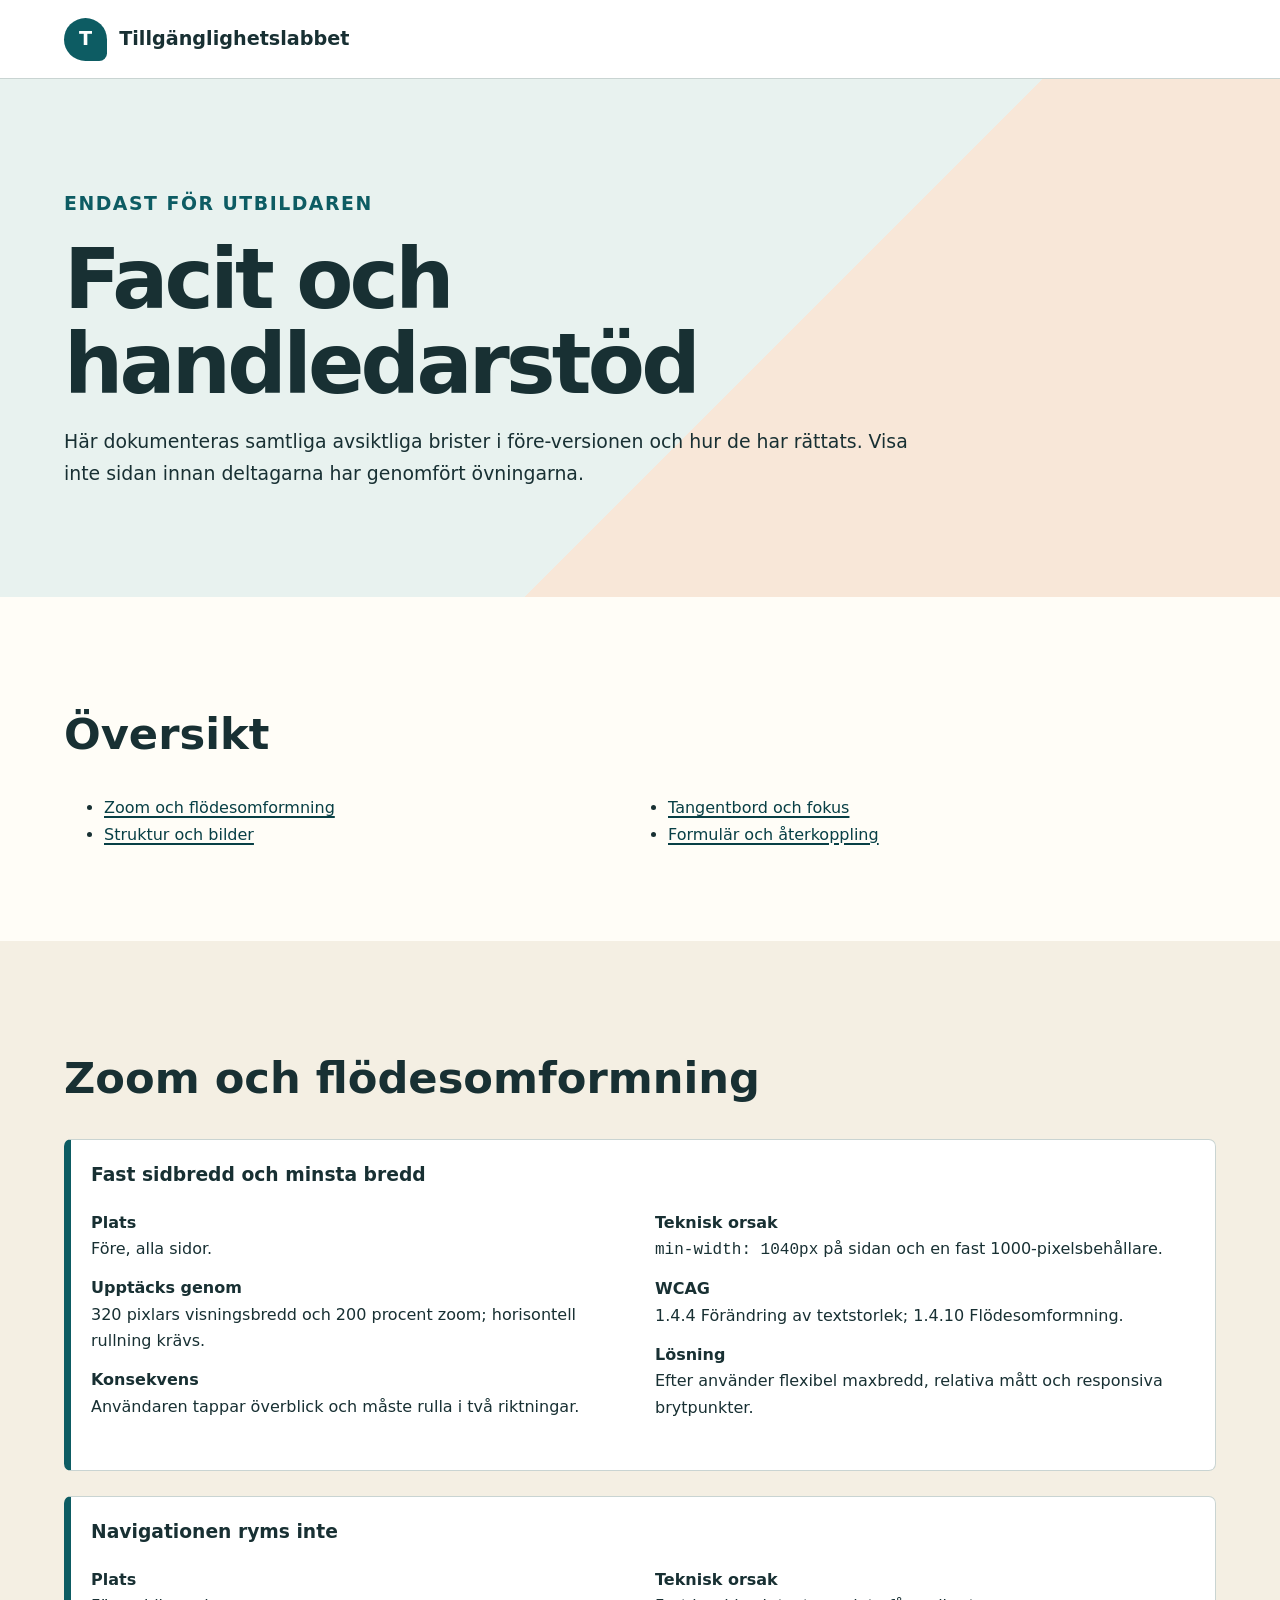
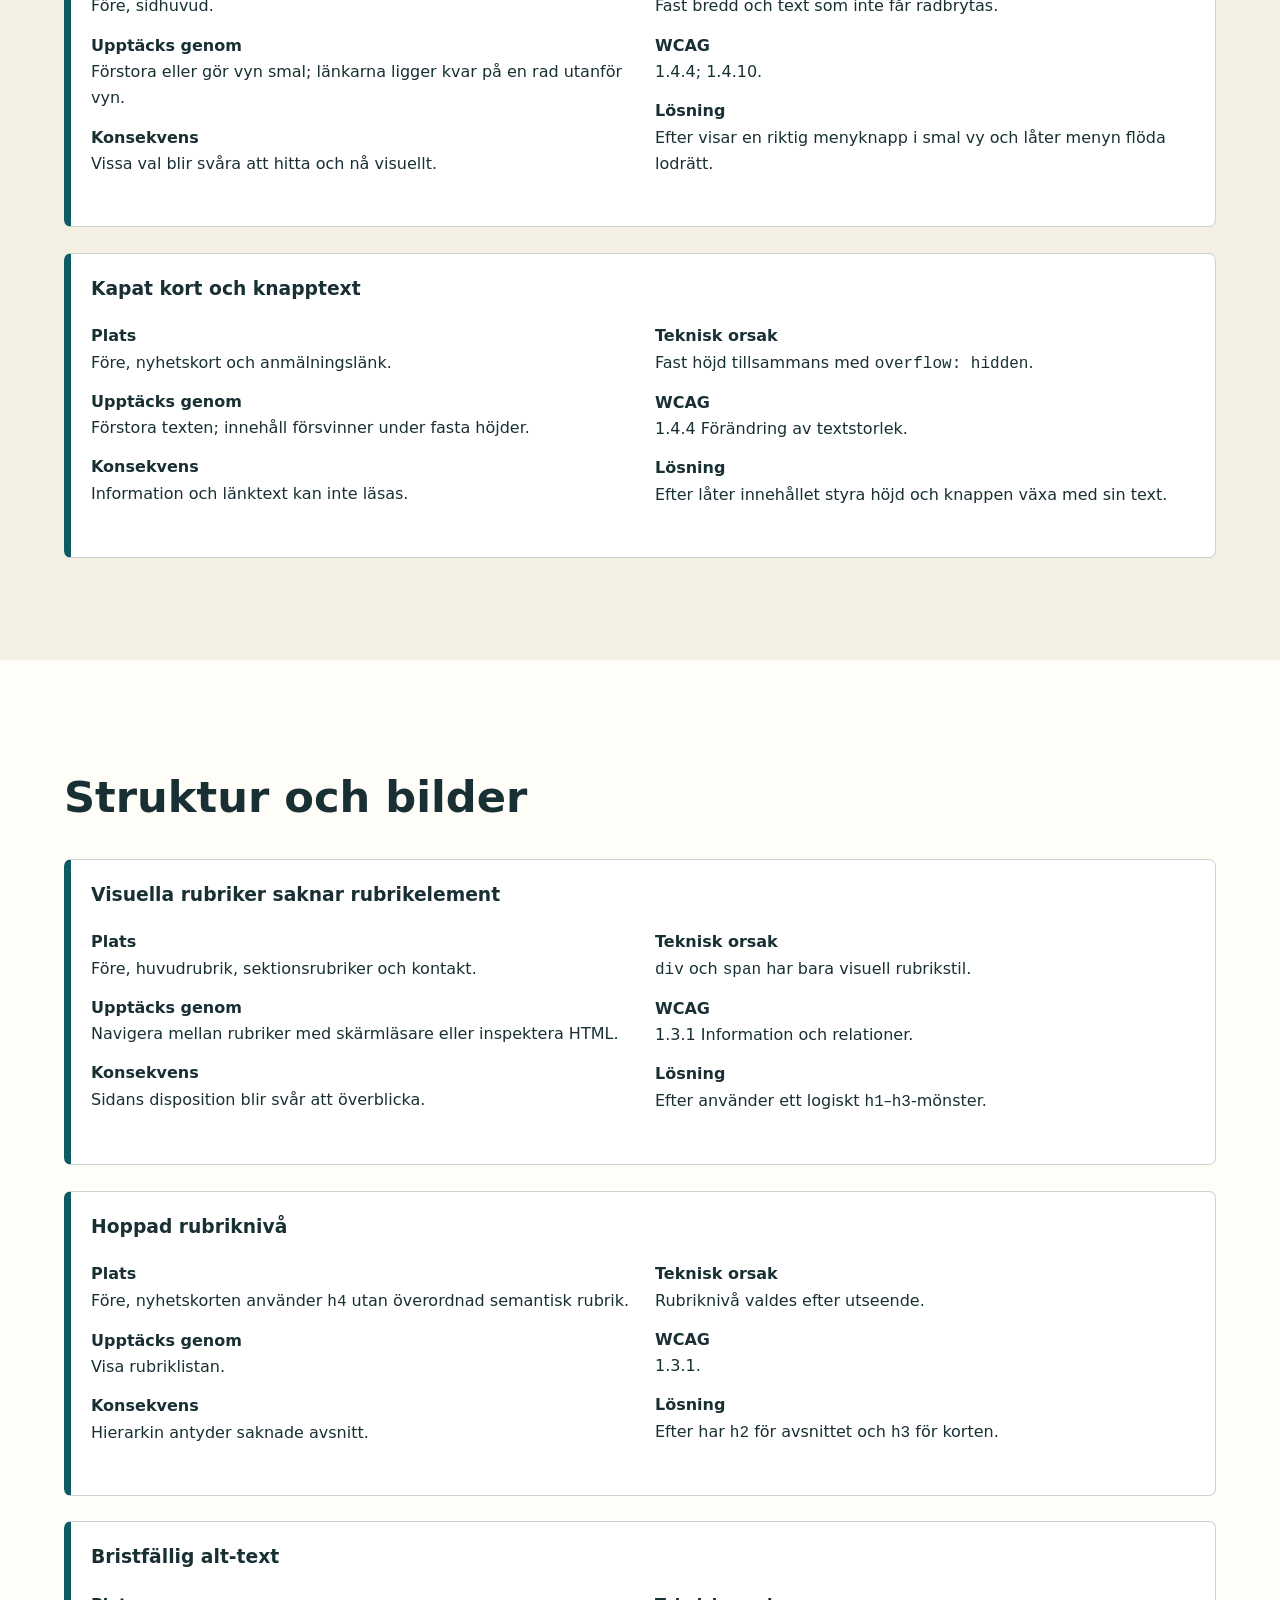
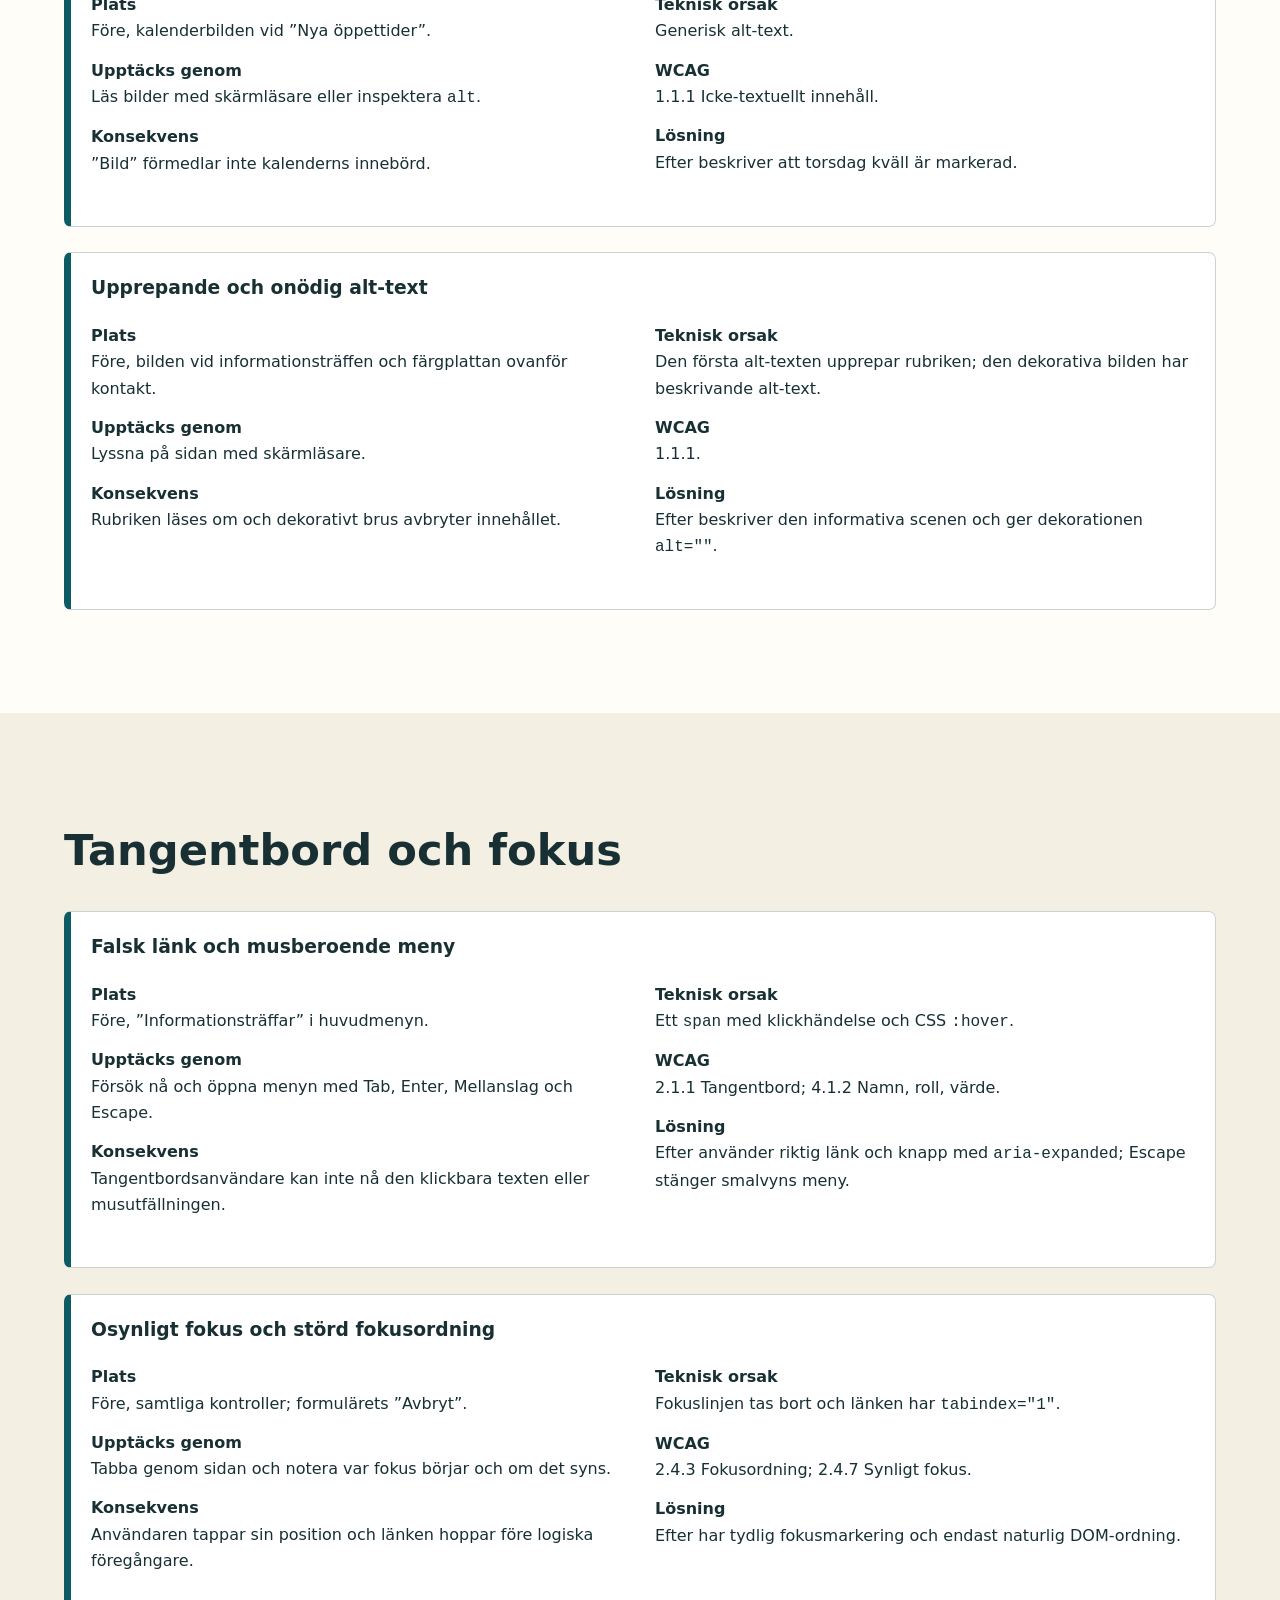
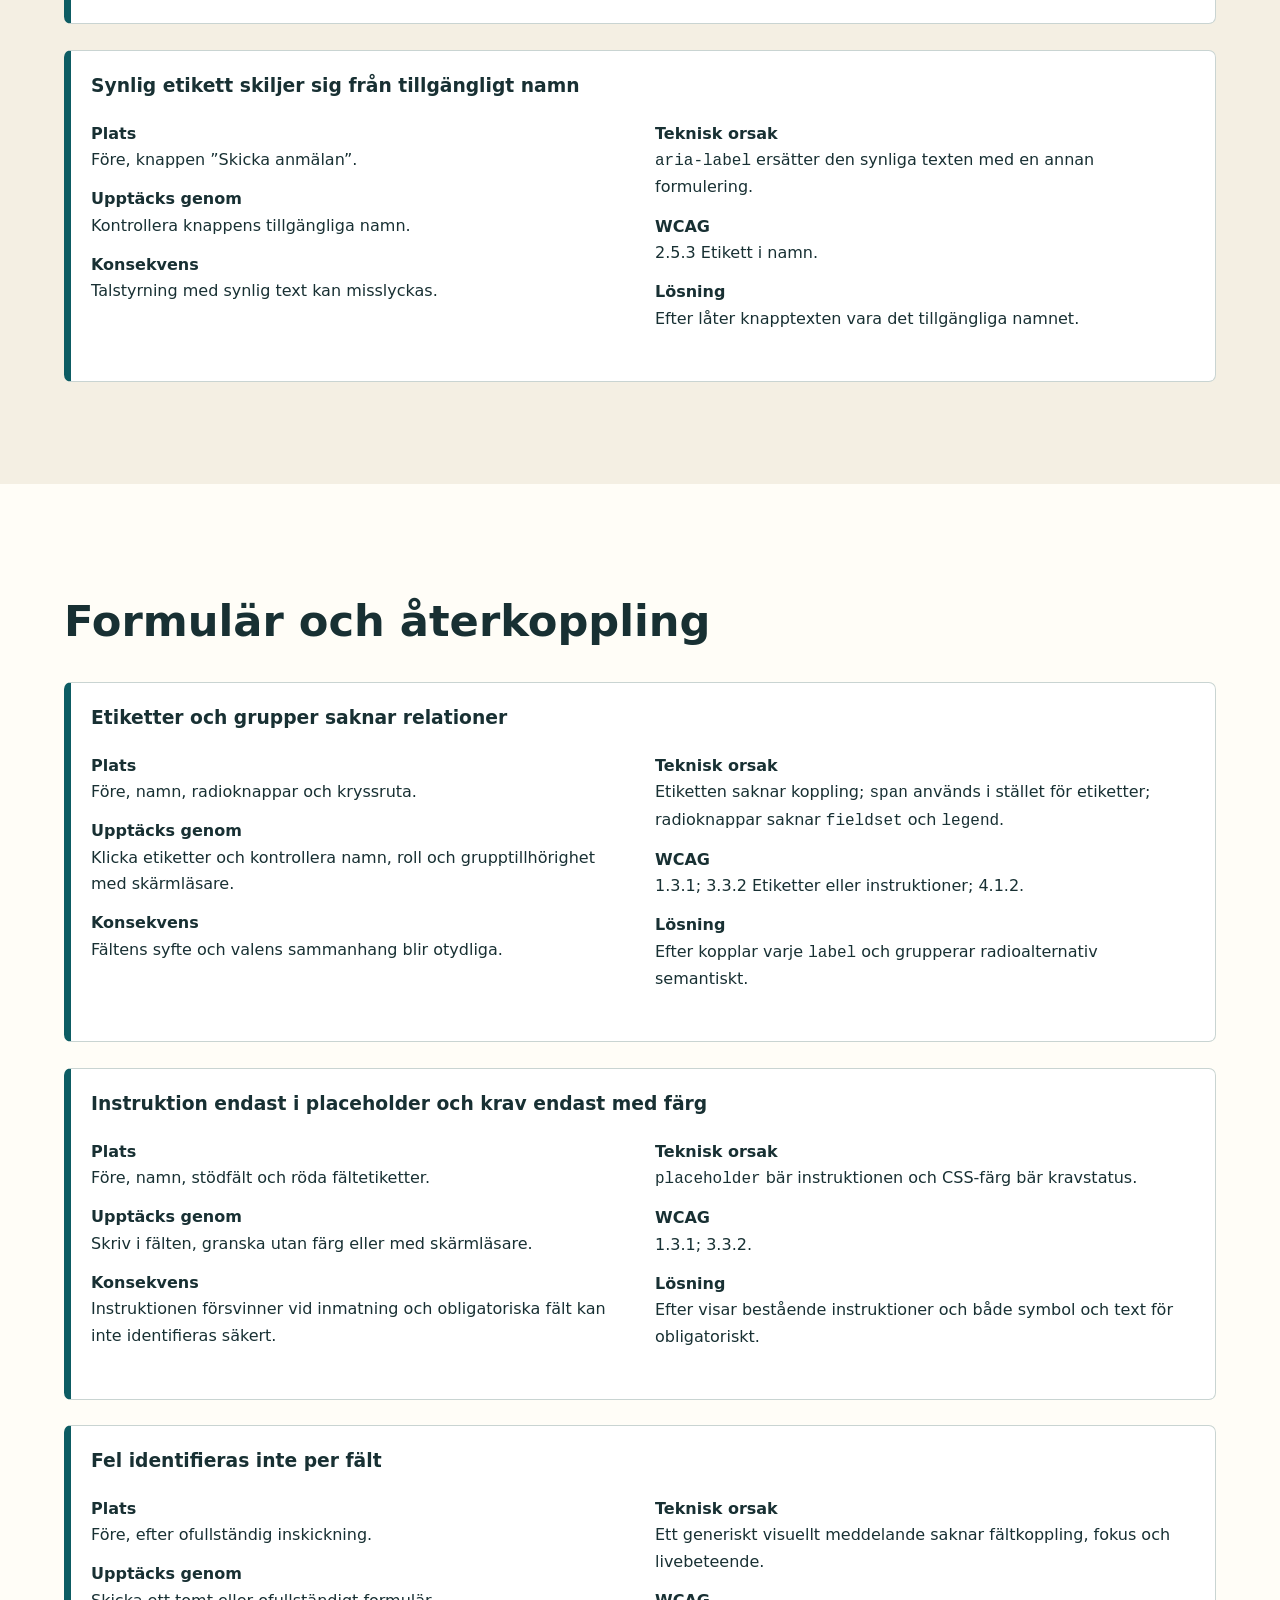
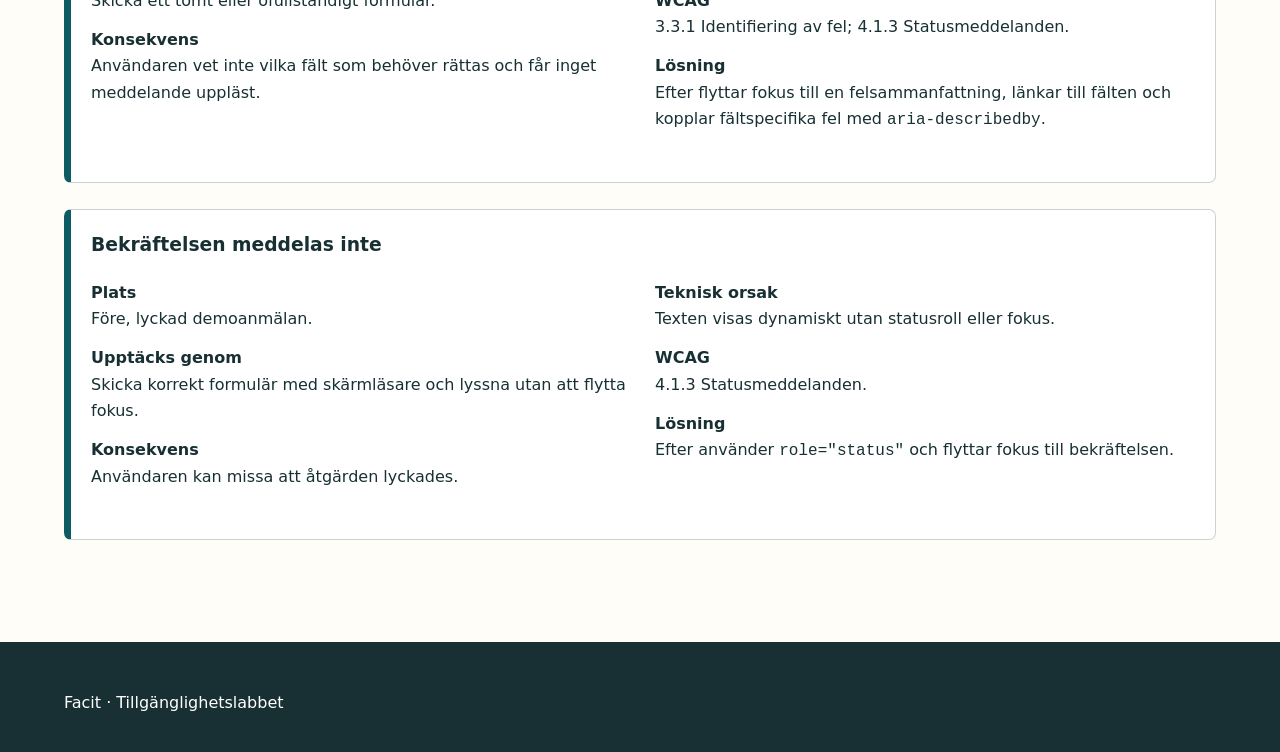
==== facit.html @ 0c892e16 "Build static accessibility training site" ====
<!doctype html><html lang="sv"><head><meta charset="utf-8"><meta name="viewport" content="width=device-width,initial-scale=1"><meta name="robots" content="noindex, nofollow"><title>Facit för utbildaren – Tillgänglighetslabbet</title><link rel="stylesheet" href="assets/styles.css"><style>.answer{margin:1rem 0 1.6rem;padding:1.25rem;border:1px solid var(--line);border-left:.45rem solid var(--teal);border-radius:.45rem;background:#fff}.answer h3{margin-top:0}.facts{display:grid;grid-template-columns:repeat(2,minmax(0,1fr));gap:.5rem 1.5rem}.facts dt{font-weight:800}.facts dd{margin:0 0 .8rem}.toc ul{columns:2}@media(max-width:42rem){.facts{grid-template-columns:1fr}.toc ul{columns:1}}</style></head><body><a class="skip" href="#main">Hoppa till huvudinnehållet</a><header class="site-header"><div class="wrap"><a class="brand" href="index.html"><span class="brand-mark" aria-hidden="true">T</span><span>Tillgänglighetslabbet</span></a></div></header><main id="main"><section class="hero"><div class="wrap"><p class="eyebrow">Endast för utbildaren</p><h1>Facit och handledarstöd</h1><p>Här dokumenteras samtliga avsiktliga brister i före-versionen och hur de har rättats. Visa inte sidan innan deltagarna har genomfört övningarna.</p></div></section><section class="section"><div class="wrap toc"><h2>Översikt</h2><ul><li><a href="#reflow">Zoom och flödesomformning</a></li><li><a href="#structure">Struktur och bilder</a></li><li><a href="#keyboard">Tangentbord och fokus</a></li><li><a href="#forms">Formulär och återkoppling</a></li></ul></div></section><section class="section alt" id="reflow"><div class="wrap"><h2>Zoom och flödesomformning</h2>
<article class="answer"><h3>Fast sidbredd och minsta bredd</h3><dl class="facts"><div><dt>Plats</dt><dd>Före, alla sidor.</dd><dt>Upptäcks genom</dt><dd>320 pixlars visningsbredd och 200 procent zoom; horisontell rullning krävs.</dd><dt>Konsekvens</dt><dd>Användaren tappar överblick och måste rulla i två riktningar.</dd></div><div><dt>Teknisk orsak</dt><dd><code>min-width: 1040px</code> på sidan och en fast 1000-pixelsbehållare.</dd><dt>WCAG</dt><dd>1.4.4 Förändring av textstorlek; 1.4.10 Flödesomformning.</dd><dt>Lösning</dt><dd>Efter använder flexibel maxbredd, relativa mått och responsiva brytpunkter.</dd></div></dl></article>
<article class="answer"><h3>Navigationen ryms inte</h3><dl class="facts"><div><dt>Plats</dt><dd>Före, sidhuvud.</dd><dt>Upptäcks genom</dt><dd>Förstora eller gör vyn smal; länkarna ligger kvar på en rad utanför vyn.</dd><dt>Konsekvens</dt><dd>Vissa val blir svåra att hitta och nå visuellt.</dd></div><div><dt>Teknisk orsak</dt><dd>Fast bredd och text som inte får radbrytas.</dd><dt>WCAG</dt><dd>1.4.4; 1.4.10.</dd><dt>Lösning</dt><dd>Efter visar en riktig menyknapp i smal vy och låter menyn flöda lodrätt.</dd></div></dl></article>
<article class="answer"><h3>Kapat kort och knapptext</h3><dl class="facts"><div><dt>Plats</dt><dd>Före, nyhetskort och anmälningslänk.</dd><dt>Upptäcks genom</dt><dd>Förstora texten; innehåll försvinner under fasta höjder.</dd><dt>Konsekvens</dt><dd>Information och länktext kan inte läsas.</dd></div><div><dt>Teknisk orsak</dt><dd>Fast höjd tillsammans med <code>overflow: hidden</code>.</dd><dt>WCAG</dt><dd>1.4.4 Förändring av textstorlek.</dd><dt>Lösning</dt><dd>Efter låter innehållet styra höjd och knappen växa med sin text.</dd></div></dl></article></div></section>
<section class="section" id="structure"><div class="wrap"><h2>Struktur och bilder</h2>
<article class="answer"><h3>Visuella rubriker saknar rubrikelement</h3><dl class="facts"><div><dt>Plats</dt><dd>Före, huvudrubrik, sektionsrubriker och kontakt.</dd><dt>Upptäcks genom</dt><dd>Navigera mellan rubriker med skärmläsare eller inspektera HTML.</dd><dt>Konsekvens</dt><dd>Sidans disposition blir svår att överblicka.</dd></div><div><dt>Teknisk orsak</dt><dd><code>div</code> och <code>span</code> har bara visuell rubrikstil.</dd><dt>WCAG</dt><dd>1.3.1 Information och relationer.</dd><dt>Lösning</dt><dd>Efter använder ett logiskt <code>h1</code>–<code>h3</code>-mönster.</dd></div></dl></article>
<article class="answer"><h3>Hoppad rubriknivå</h3><dl class="facts"><div><dt>Plats</dt><dd>Före, nyhetskorten använder <code>h4</code> utan överordnad semantisk rubrik.</dd><dt>Upptäcks genom</dt><dd>Visa rubriklistan.</dd><dt>Konsekvens</dt><dd>Hierarkin antyder saknade avsnitt.</dd></div><div><dt>Teknisk orsak</dt><dd>Rubriknivå valdes efter utseende.</dd><dt>WCAG</dt><dd>1.3.1.</dd><dt>Lösning</dt><dd>Efter har <code>h2</code> för avsnittet och <code>h3</code> för korten.</dd></div></dl></article>
<article class="answer"><h3>Bristfällig alt-text</h3><dl class="facts"><div><dt>Plats</dt><dd>Före, kalenderbilden vid ”Nya öppettider”.</dd><dt>Upptäcks genom</dt><dd>Läs bilder med skärmläsare eller inspektera <code>alt</code>.</dd><dt>Konsekvens</dt><dd>”Bild” förmedlar inte kalenderns innebörd.</dd></div><div><dt>Teknisk orsak</dt><dd>Generisk alt-text.</dd><dt>WCAG</dt><dd>1.1.1 Icke-textuellt innehåll.</dd><dt>Lösning</dt><dd>Efter beskriver att torsdag kväll är markerad.</dd></div></dl></article>
<article class="answer"><h3>Upprepande och onödig alt-text</h3><dl class="facts"><div><dt>Plats</dt><dd>Före, bilden vid informationsträffen och färgplattan ovanför kontakt.</dd><dt>Upptäcks genom</dt><dd>Lyssna på sidan med skärmläsare.</dd><dt>Konsekvens</dt><dd>Rubriken läses om och dekorativt brus avbryter innehållet.</dd></div><div><dt>Teknisk orsak</dt><dd>Den första alt-texten upprepar rubriken; den dekorativa bilden har beskrivande alt-text.</dd><dt>WCAG</dt><dd>1.1.1.</dd><dt>Lösning</dt><dd>Efter beskriver den informativa scenen och ger dekorationen <code>alt=""</code>.</dd></div></dl></article></div></section>
<section class="section alt" id="keyboard"><div class="wrap"><h2>Tangentbord och fokus</h2>
<article class="answer"><h3>Falsk länk och musberoende meny</h3><dl class="facts"><div><dt>Plats</dt><dd>Före, ”Informationsträffar” i huvudmenyn.</dd><dt>Upptäcks genom</dt><dd>Försök nå och öppna menyn med Tab, Enter, Mellanslag och Escape.</dd><dt>Konsekvens</dt><dd>Tangentbordsanvändare kan inte nå den klickbara texten eller musutfällningen.</dd></div><div><dt>Teknisk orsak</dt><dd>Ett <code>span</code> med klickhändelse och CSS <code>:hover</code>.</dd><dt>WCAG</dt><dd>2.1.1 Tangentbord; 4.1.2 Namn, roll, värde.</dd><dt>Lösning</dt><dd>Efter använder riktig länk och knapp med <code>aria-expanded</code>; Escape stänger smalvyns meny.</dd></div></dl></article>
<article class="answer"><h3>Osynligt fokus och störd fokusordning</h3><dl class="facts"><div><dt>Plats</dt><dd>Före, samtliga kontroller; formulärets ”Avbryt”.</dd><dt>Upptäcks genom</dt><dd>Tabba genom sidan och notera var fokus börjar och om det syns.</dd><dt>Konsekvens</dt><dd>Användaren tappar sin position och länken hoppar före logiska föregångare.</dd></div><div><dt>Teknisk orsak</dt><dd>Fokuslinjen tas bort och länken har <code>tabindex="1"</code>.</dd><dt>WCAG</dt><dd>2.4.3 Fokusordning; 2.4.7 Synligt fokus.</dd><dt>Lösning</dt><dd>Efter har tydlig fokusmarkering och endast naturlig DOM-ordning.</dd></div></dl></article>
<article class="answer"><h3>Synlig etikett skiljer sig från tillgängligt namn</h3><dl class="facts"><div><dt>Plats</dt><dd>Före, knappen ”Skicka anmälan”.</dd><dt>Upptäcks genom</dt><dd>Kontrollera knappens tillgängliga namn.</dd><dt>Konsekvens</dt><dd>Talstyrning med synlig text kan misslyckas.</dd></div><div><dt>Teknisk orsak</dt><dd><code>aria-label</code> ersätter den synliga texten med en annan formulering.</dd><dt>WCAG</dt><dd>2.5.3 Etikett i namn.</dd><dt>Lösning</dt><dd>Efter låter knapptexten vara det tillgängliga namnet.</dd></div></dl></article></div></section>
<section class="section" id="forms"><div class="wrap"><h2>Formulär och återkoppling</h2>
<article class="answer"><h3>Etiketter och grupper saknar relationer</h3><dl class="facts"><div><dt>Plats</dt><dd>Före, namn, radioknappar och kryssruta.</dd><dt>Upptäcks genom</dt><dd>Klicka etiketter och kontrollera namn, roll och grupptillhörighet med skärmläsare.</dd><dt>Konsekvens</dt><dd>Fältens syfte och valens sammanhang blir otydliga.</dd></div><div><dt>Teknisk orsak</dt><dd>Etiketten saknar koppling; <code>span</code> används i stället för etiketter; radioknappar saknar <code>fieldset</code> och <code>legend</code>.</dd><dt>WCAG</dt><dd>1.3.1; 3.3.2 Etiketter eller instruktioner; 4.1.2.</dd><dt>Lösning</dt><dd>Efter kopplar varje <code>label</code> och grupperar radioalternativ semantiskt.</dd></div></dl></article>
<article class="answer"><h3>Instruktion endast i placeholder och krav endast med färg</h3><dl class="facts"><div><dt>Plats</dt><dd>Före, namn, stödfält och röda fältetiketter.</dd><dt>Upptäcks genom</dt><dd>Skriv i fälten, granska utan färg eller med skärmläsare.</dd><dt>Konsekvens</dt><dd>Instruktionen försvinner vid inmatning och obligatoriska fält kan inte identifieras säkert.</dd></div><div><dt>Teknisk orsak</dt><dd><code>placeholder</code> bär instruktionen och CSS-färg bär kravstatus.</dd><dt>WCAG</dt><dd>1.3.1; 3.3.2.</dd><dt>Lösning</dt><dd>Efter visar bestående instruktioner och både symbol och text för obligatoriskt.</dd></div></dl></article>
<article class="answer"><h3>Fel identifieras inte per fält</h3><dl class="facts"><div><dt>Plats</dt><dd>Före, efter ofullständig inskickning.</dd><dt>Upptäcks genom</dt><dd>Skicka ett tomt eller ofullständigt formulär.</dd><dt>Konsekvens</dt><dd>Användaren vet inte vilka fält som behöver rättas och får inget meddelande uppläst.</dd></div><div><dt>Teknisk orsak</dt><dd>Ett generiskt visuellt meddelande saknar fältkoppling, fokus och livebeteende.</dd><dt>WCAG</dt><dd>3.3.1 Identifiering av fel; 4.1.3 Statusmeddelanden.</dd><dt>Lösning</dt><dd>Efter flyttar fokus till en felsammanfattning, länkar till fälten och kopplar fältspecifika fel med <code>aria-describedby</code>.</dd></div></dl></article>
<article class="answer"><h3>Bekräftelsen meddelas inte</h3><dl class="facts"><div><dt>Plats</dt><dd>Före, lyckad demoanmälan.</dd><dt>Upptäcks genom</dt><dd>Skicka korrekt formulär med skärmläsare och lyssna utan att flytta fokus.</dd><dt>Konsekvens</dt><dd>Användaren kan missa att åtgärden lyckades.</dd></div><div><dt>Teknisk orsak</dt><dd>Texten visas dynamiskt utan statusroll eller fokus.</dd><dt>WCAG</dt><dd>4.1.3 Statusmeddelanden.</dd><dt>Lösning</dt><dd>Efter använder <code>role="status"</code> och flyttar fokus till bekräftelsen.</dd></div></dl></article></div></section></main><footer class="site-footer"><div class="wrap"><p>Facit · Tillgänglighetslabbet</p></div></footer></body></html>
---- assets/styles.css ----
:root{--ink:#183033;--muted:#506568;--paper:#fffdf7;--cream:#f4efe3;--teal:#0d5c63;--teal-dark:#083f45;--coral:#c4513f;--gold:#e5b957;--line:#c9d4d2;--focus:#ffbf47;--shadow:0 8px 24px rgba(22,48,51,.1)}
*{box-sizing:border-box}html{font-size:100%;scroll-behavior:smooth}body{margin:0;background:var(--paper);color:var(--ink);font:1rem/1.65 system-ui,-apple-system,BlinkMacSystemFont,"Segoe UI",sans-serif}a{color:var(--teal-dark);text-underline-offset:.18em;text-decoration-thickness:.1em}a:hover{text-decoration-thickness:.16em}a:focus-visible,button:focus-visible,input:focus-visible,select:focus-visible,textarea:focus-visible{outline:.25rem solid var(--focus);outline-offset:.2rem}img{display:block;max-width:100%;height:auto}.wrap{width:min(72rem,calc(100% - 2rem));margin-inline:auto}.skip{position:absolute;left:.75rem;top:-5rem;padding:.7rem 1rem;background:#fff;color:#000;z-index:20}.skip:focus{top:.75rem}.site-header{border-bottom:1px solid var(--line);background:#fff}.brand{display:flex;align-items:center;gap:.75rem;padding:1.1rem 0;color:var(--ink);text-decoration:none;font-weight:800;font-size:1.2rem}.brand-mark{display:grid;place-items:center;width:2.7rem;height:2.7rem;border-radius:50% 50% 18% 50%;background:var(--teal);color:white}.hero{padding:clamp(3rem,7vw,6.5rem) 0;background:linear-gradient(135deg,#e8f2ef 0 58%,#f8e7d8 58%)}.eyebrow{font-weight:800;letter-spacing:.08em;text-transform:uppercase;color:var(--teal);font-size:.82rem}.hero h1{max-width:15ch;margin:.2rem 0 1rem;font-size:clamp(2.35rem,7vw,5.2rem);line-height:1.02;letter-spacing:-.045em}.hero p{max-width:54rem;font-size:1.18rem}.notice{margin-top:1.5rem;padding:1rem 1.2rem;border-left:.45rem solid var(--coral);background:#fff7f1}.section{padding:clamp(2.5rem,6vw,5rem) 0}.section.alt{background:var(--cream)}.section h2{font-size:clamp(1.7rem,4vw,2.7rem);line-height:1.15}.cards{display:grid;grid-template-columns:repeat(2,minmax(0,1fr));gap:1.4rem}.card{padding:clamp(1.2rem,3vw,2rem);border:1px solid var(--line);border-radius:.85rem;background:white;box-shadow:var(--shadow)}.card h3{margin-top:0;font-size:1.45rem}.actions{display:flex;flex-wrap:wrap;gap:.7rem;margin-top:1.2rem}.button{display:inline-block;padding:.72rem 1rem;border:2px solid var(--teal);border-radius:.35rem;background:var(--teal);color:#fff;font-weight:750;text-decoration:none}.button.secondary{background:#fff;color:var(--teal-dark)}.steps{padding-left:1.4rem}.key-grid{display:grid;grid-template-columns:repeat(3,minmax(0,1fr));gap:.8rem}.key{padding:1rem;border-radius:.55rem;background:white;border:1px solid var(--line)}kbd{padding:.15rem .4rem;border:1px solid #9aa;border-bottom-width:3px;border-radius:.25rem;background:#fff;font:inherit;font-weight:800}.privacy{display:flex;gap:1rem;align-items:flex-start}.privacy-icon{flex:none;font-size:1.7rem}.site-footer{padding:2rem 0;background:var(--ink);color:white}.site-footer a{color:white}@media(max-width:44rem){.cards,.key-grid{grid-template-columns:1fr}.hero{background:linear-gradient(160deg,#e8f2ef 0 68%,#f8e7d8 68%)}}
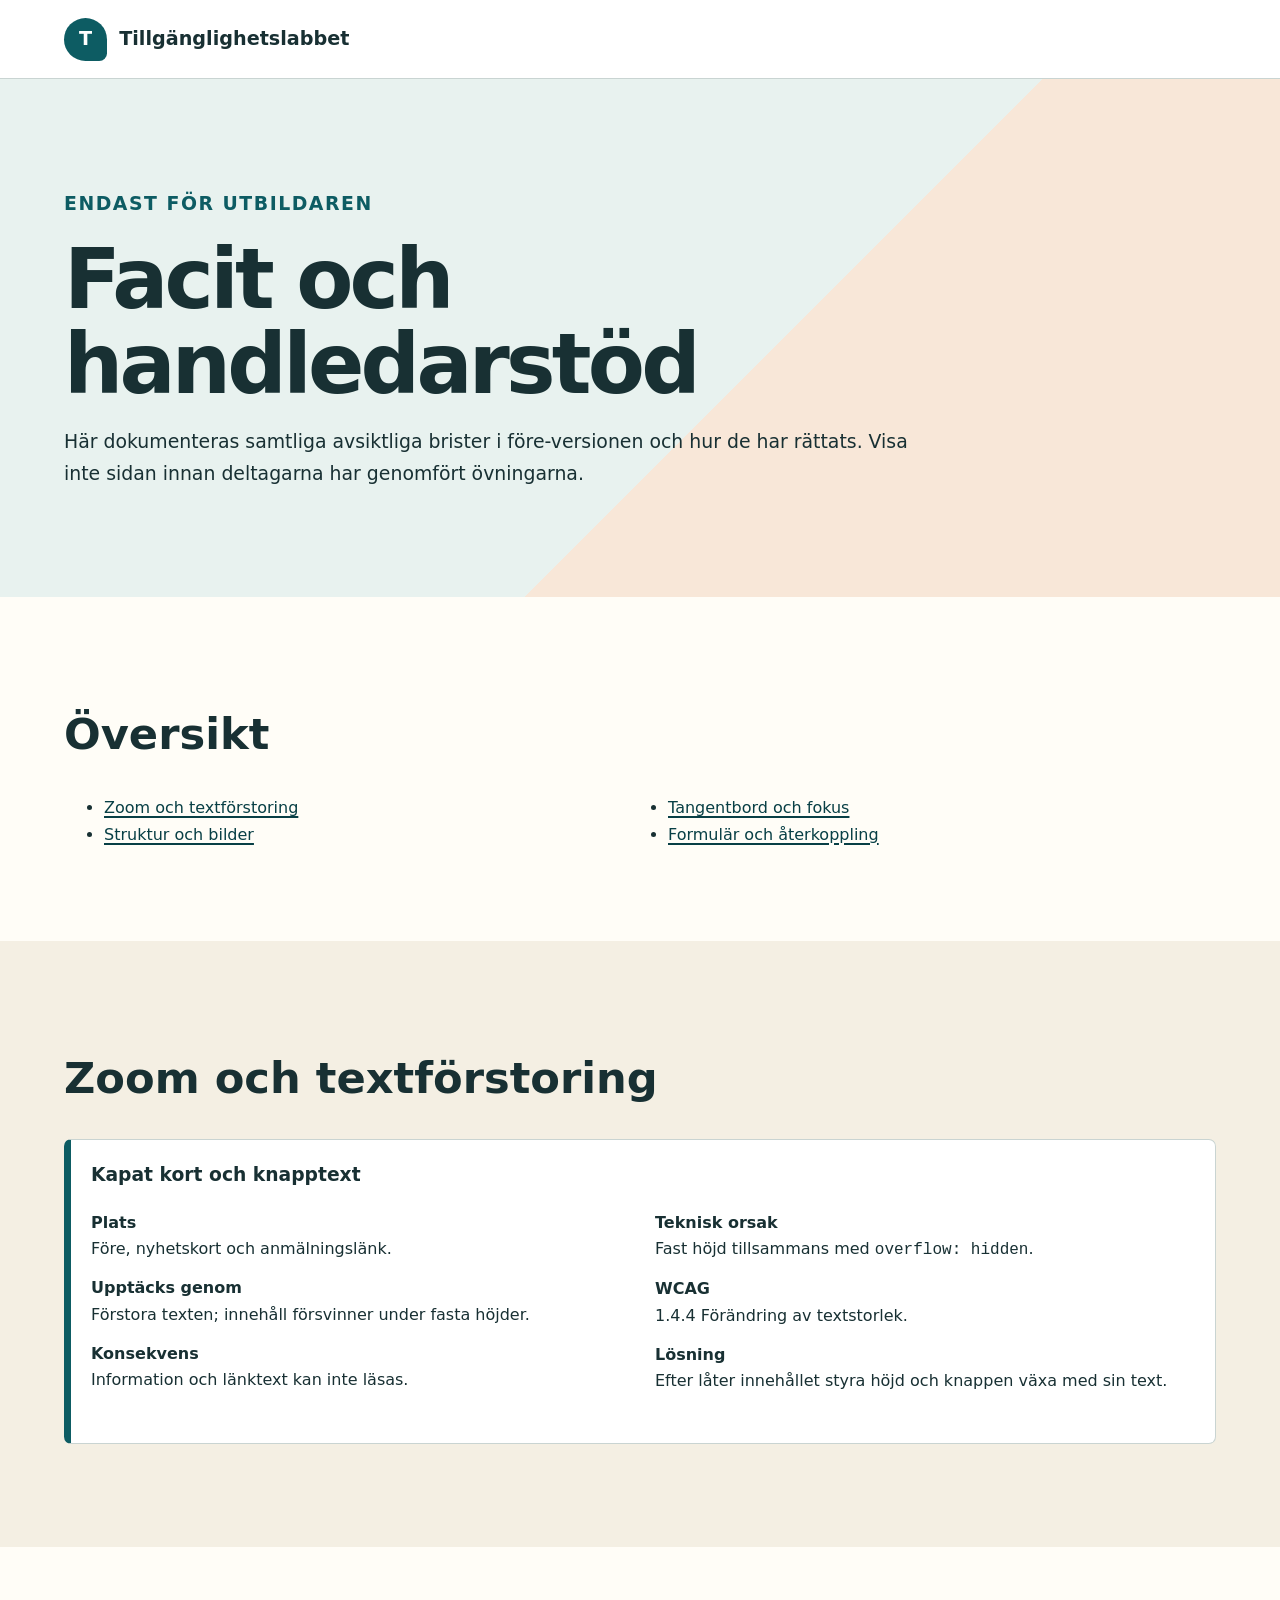
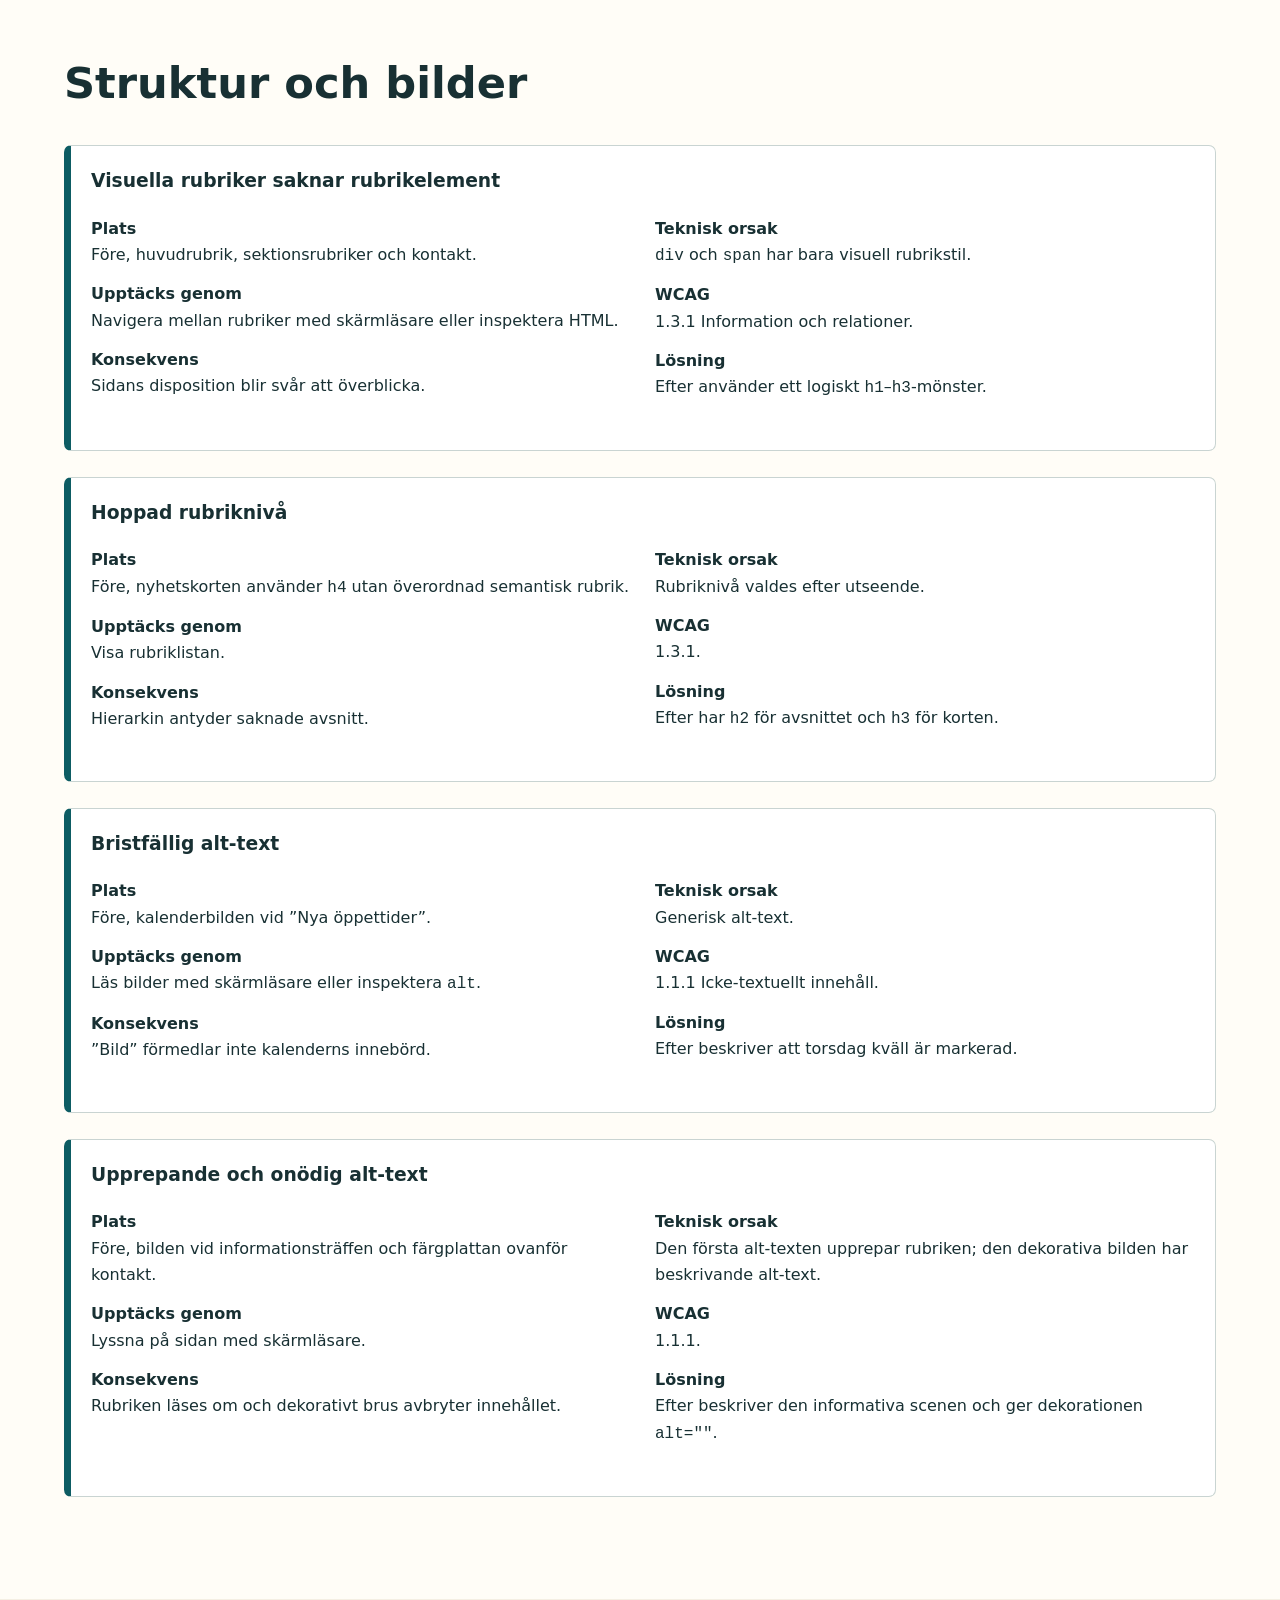
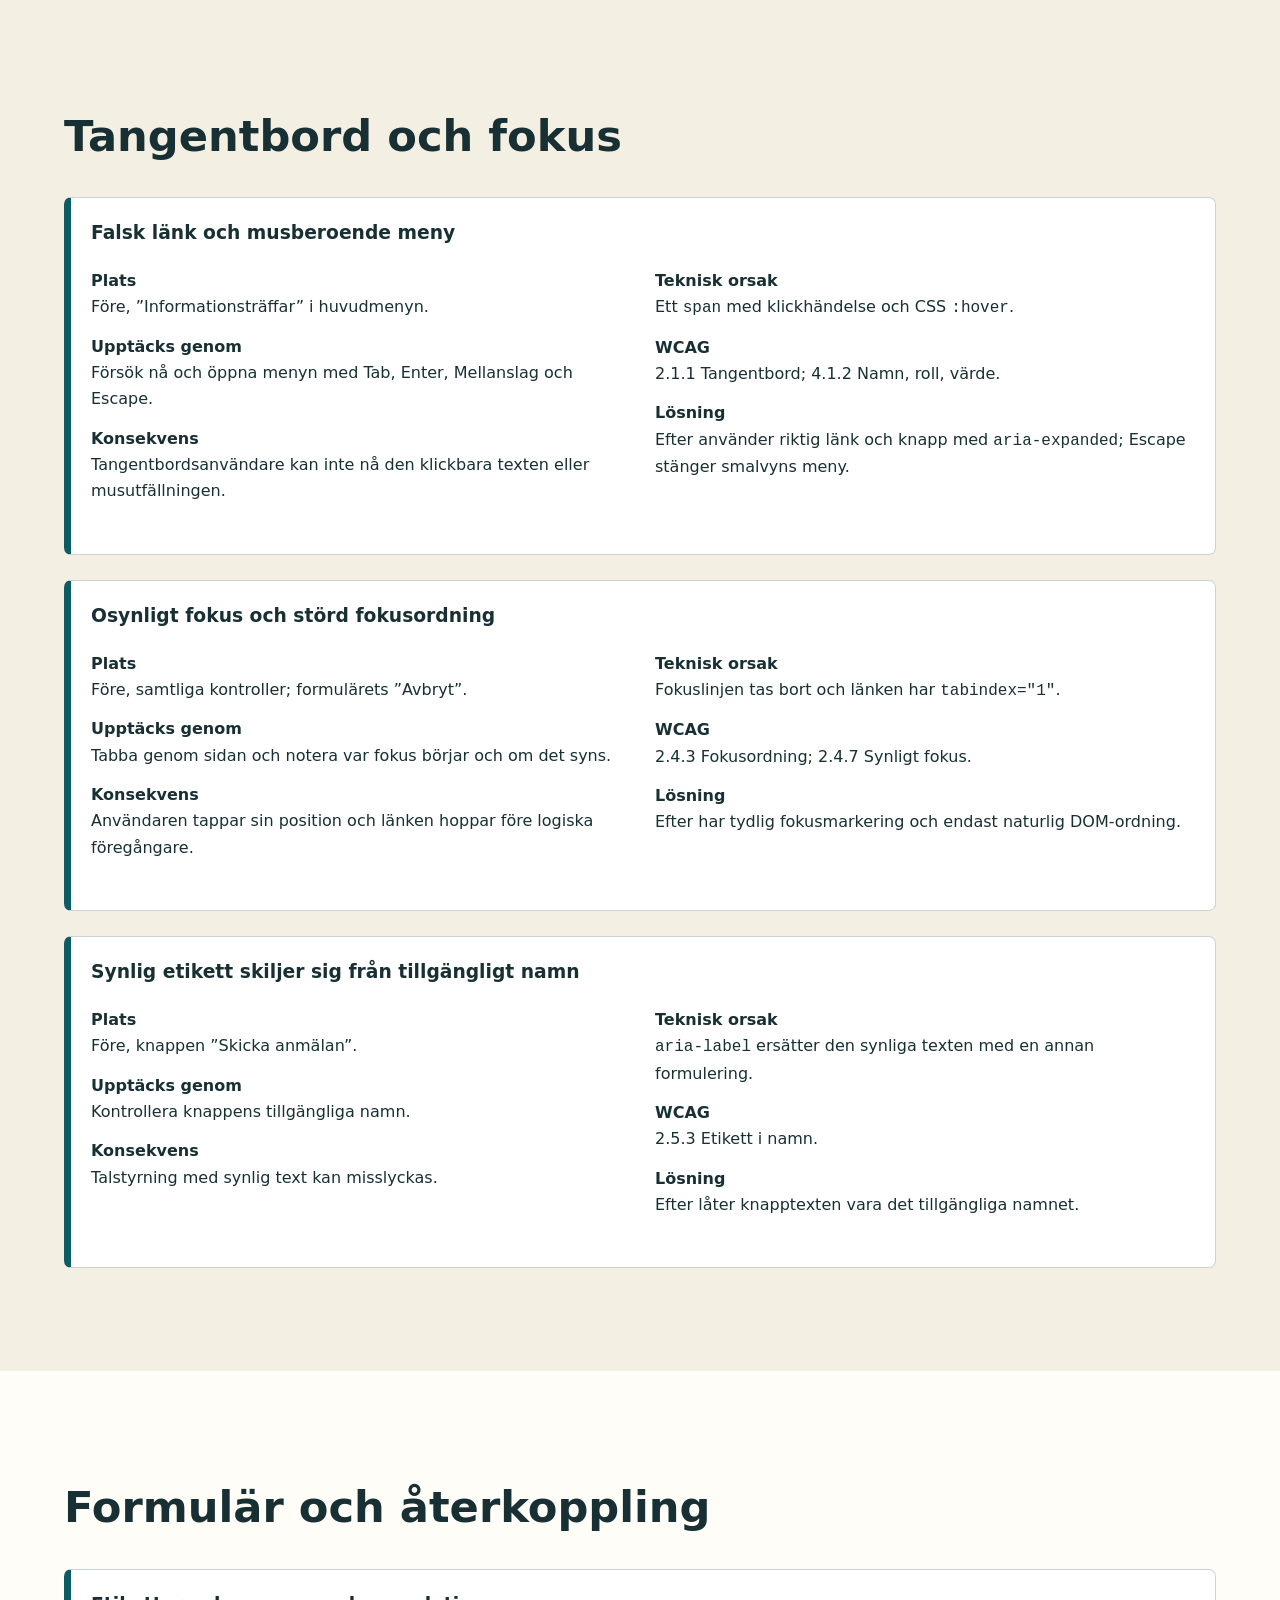
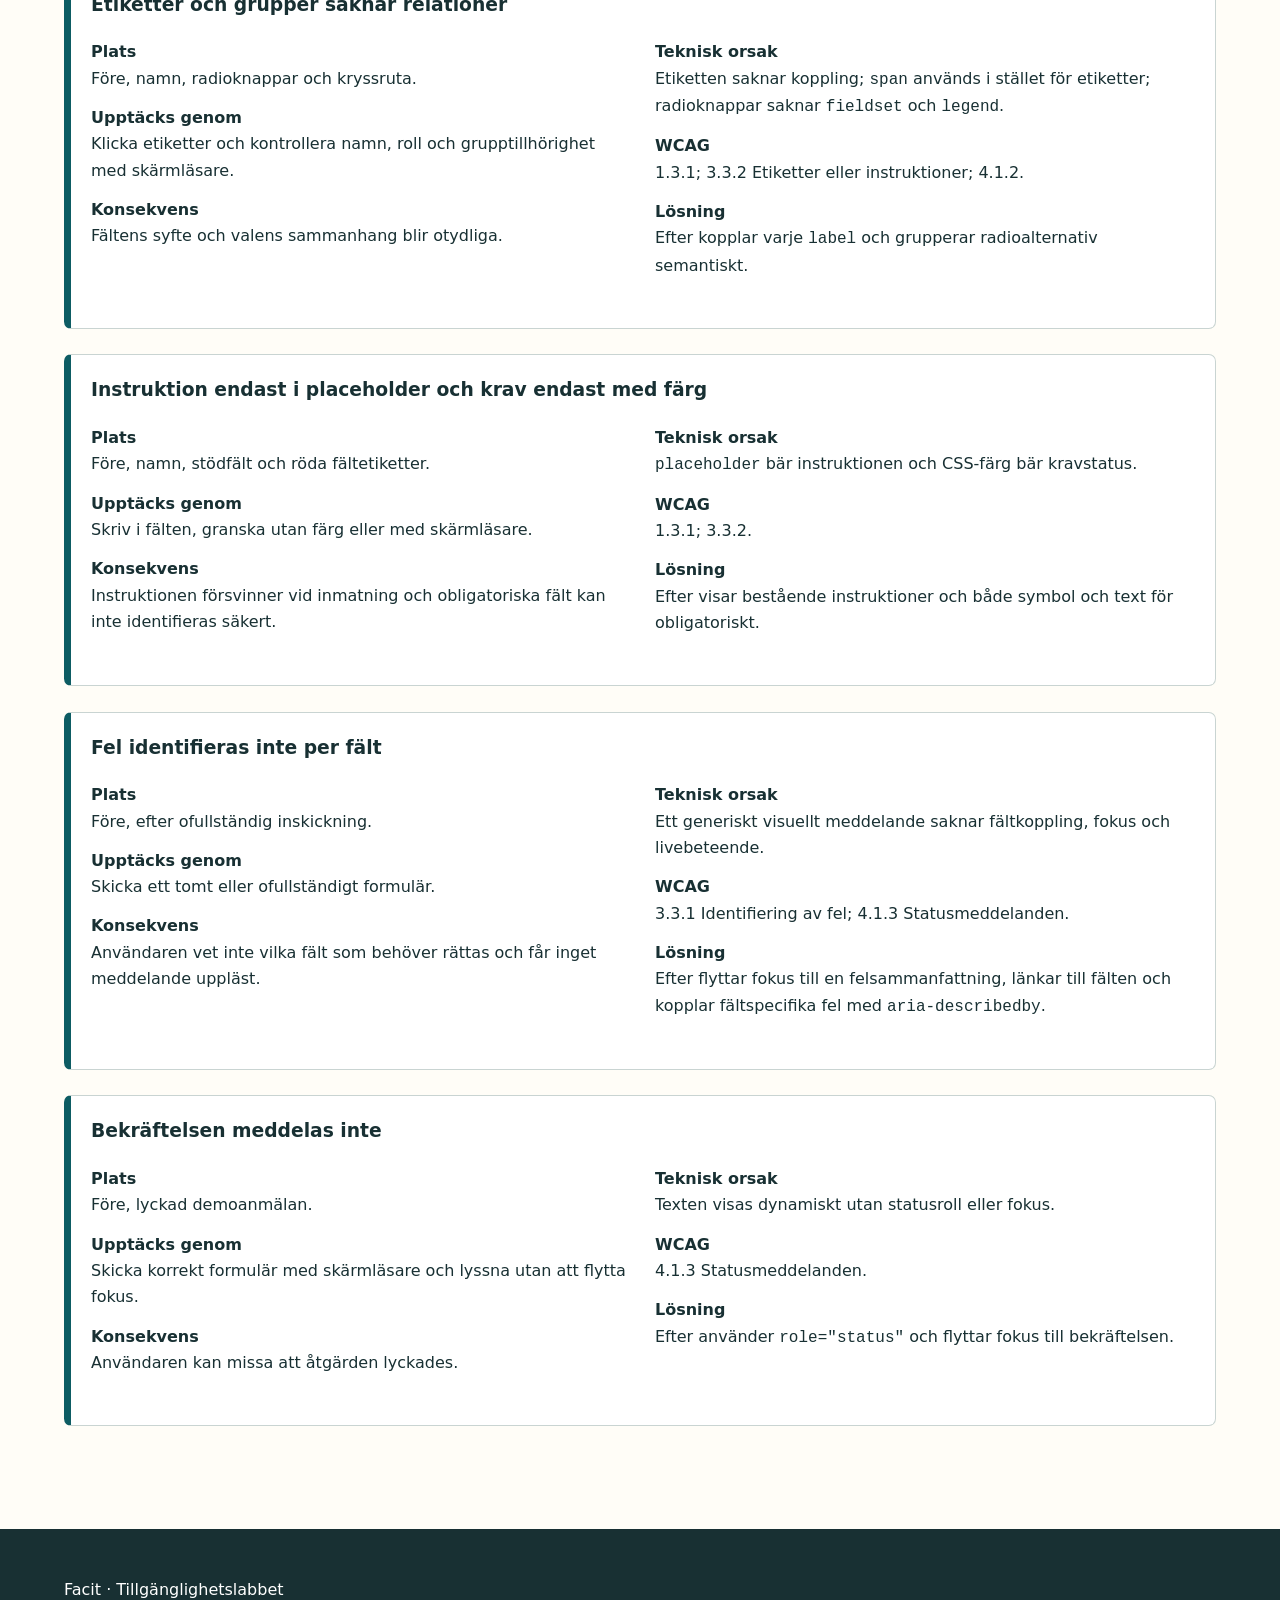
==== commit 3423162e: "Make before version responsive" ====
--- a/facit.html
+++ b/facit.html
@@ -1,6 +1,6 @@
-<!doctype html><html lang="sv"><head><meta charset="utf-8"><meta name="viewport" content="width=device-width,initial-scale=1"><meta name="robots" content="noindex, nofollow"><title>Facit för utbildaren – Tillgänglighetslabbet</title><link rel="stylesheet" href="assets/styles.css"><style>.answer{margin:1rem 0 1.6rem;padding:1.25rem;border:1px solid var(--line);border-left:.45rem solid var(--teal);border-radius:.45rem;background:#fff}.answer h3{margin-top:0}.facts{display:grid;grid-template-columns:repeat(2,minmax(0,1fr));gap:.5rem 1.5rem}.facts dt{font-weight:800}.facts dd{margin:0 0 .8rem}.toc ul{columns:2}@media(max-width:42rem){.facts{grid-template-columns:1fr}.toc ul{columns:1}}</style></head><body><a class="skip" href="#main">Hoppa till huvudinnehållet</a><header class="site-header"><div class="wrap"><a class="brand" href="index.html"><span class="brand-mark" aria-hidden="true">T</span><span>Tillgänglighetslabbet</span></a></div></header><main id="main"><section class="hero"><div class="wrap"><p class="eyebrow">Endast för utbildaren</p><h1>Facit och handledarstöd</h1><p>Här dokumenteras samtliga avsiktliga brister i före-versionen och hur de har rättats. Visa inte sidan innan deltagarna har genomfört övningarna.</p></div></section><section class="section"><div class="wrap toc"><h2>Översikt</h2><ul><li><a href="#reflow">Zoom och flödesomformning</a></li><li><a href="#structure">Struktur och bilder</a></li><li><a href="#keyboard">Tangentbord och fokus</a></li><li><a href="#forms">Formulär och återkoppling</a></li></ul></div></section><section class="section alt" id="reflow"><div class="wrap"><h2>Zoom och flödesomformning</h2>
-<article class="answer"><h3>Fast sidbredd och minsta bredd</h3><dl class="facts"><div><dt>Plats</dt><dd>Före, alla sidor.</dd><dt>Upptäcks genom</dt><dd>320 pixlars visningsbredd och 200 procent zoom; horisontell rullning krävs.</dd><dt>Konsekvens</dt><dd>Användaren tappar överblick och måste rulla i två riktningar.</dd></div><div><dt>Teknisk orsak</dt><dd><code>min-width: 1040px</code> på sidan och en fast 1000-pixelsbehållare.</dd><dt>WCAG</dt><dd>1.4.4 Förändring av textstorlek; 1.4.10 Flödesomformning.</dd><dt>Lösning</dt><dd>Efter använder flexibel maxbredd, relativa mått och responsiva brytpunkter.</dd></div></dl></article>
-<article class="answer"><h3>Navigationen ryms inte</h3><dl class="facts"><div><dt>Plats</dt><dd>Före, sidhuvud.</dd><dt>Upptäcks genom</dt><dd>Förstora eller gör vyn smal; länkarna ligger kvar på en rad utanför vyn.</dd><dt>Konsekvens</dt><dd>Vissa val blir svåra att hitta och nå visuellt.</dd></div><div><dt>Teknisk orsak</dt><dd>Fast bredd och text som inte får radbrytas.</dd><dt>WCAG</dt><dd>1.4.4; 1.4.10.</dd><dt>Lösning</dt><dd>Efter visar en riktig menyknapp i smal vy och låter menyn flöda lodrätt.</dd></div></dl></article>
+<!doctype html><html lang="sv"><head><meta charset="utf-8"><meta name="viewport" content="width=device-width,initial-scale=1"><meta name="robots" content="noindex, nofollow"><title>Facit för utbildaren – Tillgänglighetslabbet</title><link rel="stylesheet" href="assets/styles.css"><style>.answer{margin:1rem 0 1.6rem;padding:1.25rem;border:1px solid var(--line);border-left:.45rem solid var(--teal);border-radius:.45rem;background:#fff}.answer h3{margin-top:0}.facts{display:grid;grid-template-columns:repeat(2,minmax(0,1fr));gap:.5rem 1.5rem}.facts dt{font-weight:800}.facts dd{margin:0 0 .8rem}.toc ul{columns:2}@media(max-width:42rem){.facts{grid-template-columns:1fr}.toc ul{columns:1}}</style></head><body><a class="skip" href="#main">Hoppa till huvudinnehållet</a><header class="site-header"><div class="wrap"><a class="brand" href="index.html"><span class="brand-mark" aria-hidden="true">T</span><span>Tillgänglighetslabbet</span></a></div></header><main id="main"><section class="hero"><div class="wrap"><p class="eyebrow">Endast för utbildaren</p><h1>Facit och handledarstöd</h1><p>Här dokumenteras samtliga avsiktliga brister i före-versionen och hur de har rättats. Visa inte sidan innan deltagarna har genomfört övningarna.</p></div></section><section class="section"><div class="wrap toc"><h2>Översikt</h2><ul><li><a href="#reflow">Zoom och textförstoring</a></li><li><a href="#structure">Struktur och bilder</a></li><li><a href="#keyboard">Tangentbord och fokus</a></li><li><a href="#forms">Formulär och återkoppling</a></li></ul></div></section><section class="section alt" id="reflow"><div class="wrap"><h2>Zoom och textförstoring</h2>
+
+
 <article class="answer"><h3>Kapat kort och knapptext</h3><dl class="facts"><div><dt>Plats</dt><dd>Före, nyhetskort och anmälningslänk.</dd><dt>Upptäcks genom</dt><dd>Förstora texten; innehåll försvinner under fasta höjder.</dd><dt>Konsekvens</dt><dd>Information och länktext kan inte läsas.</dd></div><div><dt>Teknisk orsak</dt><dd>Fast höjd tillsammans med <code>overflow: hidden</code>.</dd><dt>WCAG</dt><dd>1.4.4 Förändring av textstorlek.</dd><dt>Lösning</dt><dd>Efter låter innehållet styra höjd och knappen växa med sin text.</dd></div></dl></article></div></section>
 <section class="section" id="structure"><div class="wrap"><h2>Struktur och bilder</h2>
 <article class="answer"><h3>Visuella rubriker saknar rubrikelement</h3><dl class="facts"><div><dt>Plats</dt><dd>Före, huvudrubrik, sektionsrubriker och kontakt.</dd><dt>Upptäcks genom</dt><dd>Navigera mellan rubriker med skärmläsare eller inspektera HTML.</dd><dt>Konsekvens</dt><dd>Sidans disposition blir svår att överblicka.</dd></div><div><dt>Teknisk orsak</dt><dd><code>div</code> och <code>span</code> har bara visuell rubrikstil.</dd><dt>WCAG</dt><dd>1.3.1 Information och relationer.</dd><dt>Lösning</dt><dd>Efter använder ett logiskt <code>h1</code>–<code>h3</code>-mönster.</dd></div></dl></article>
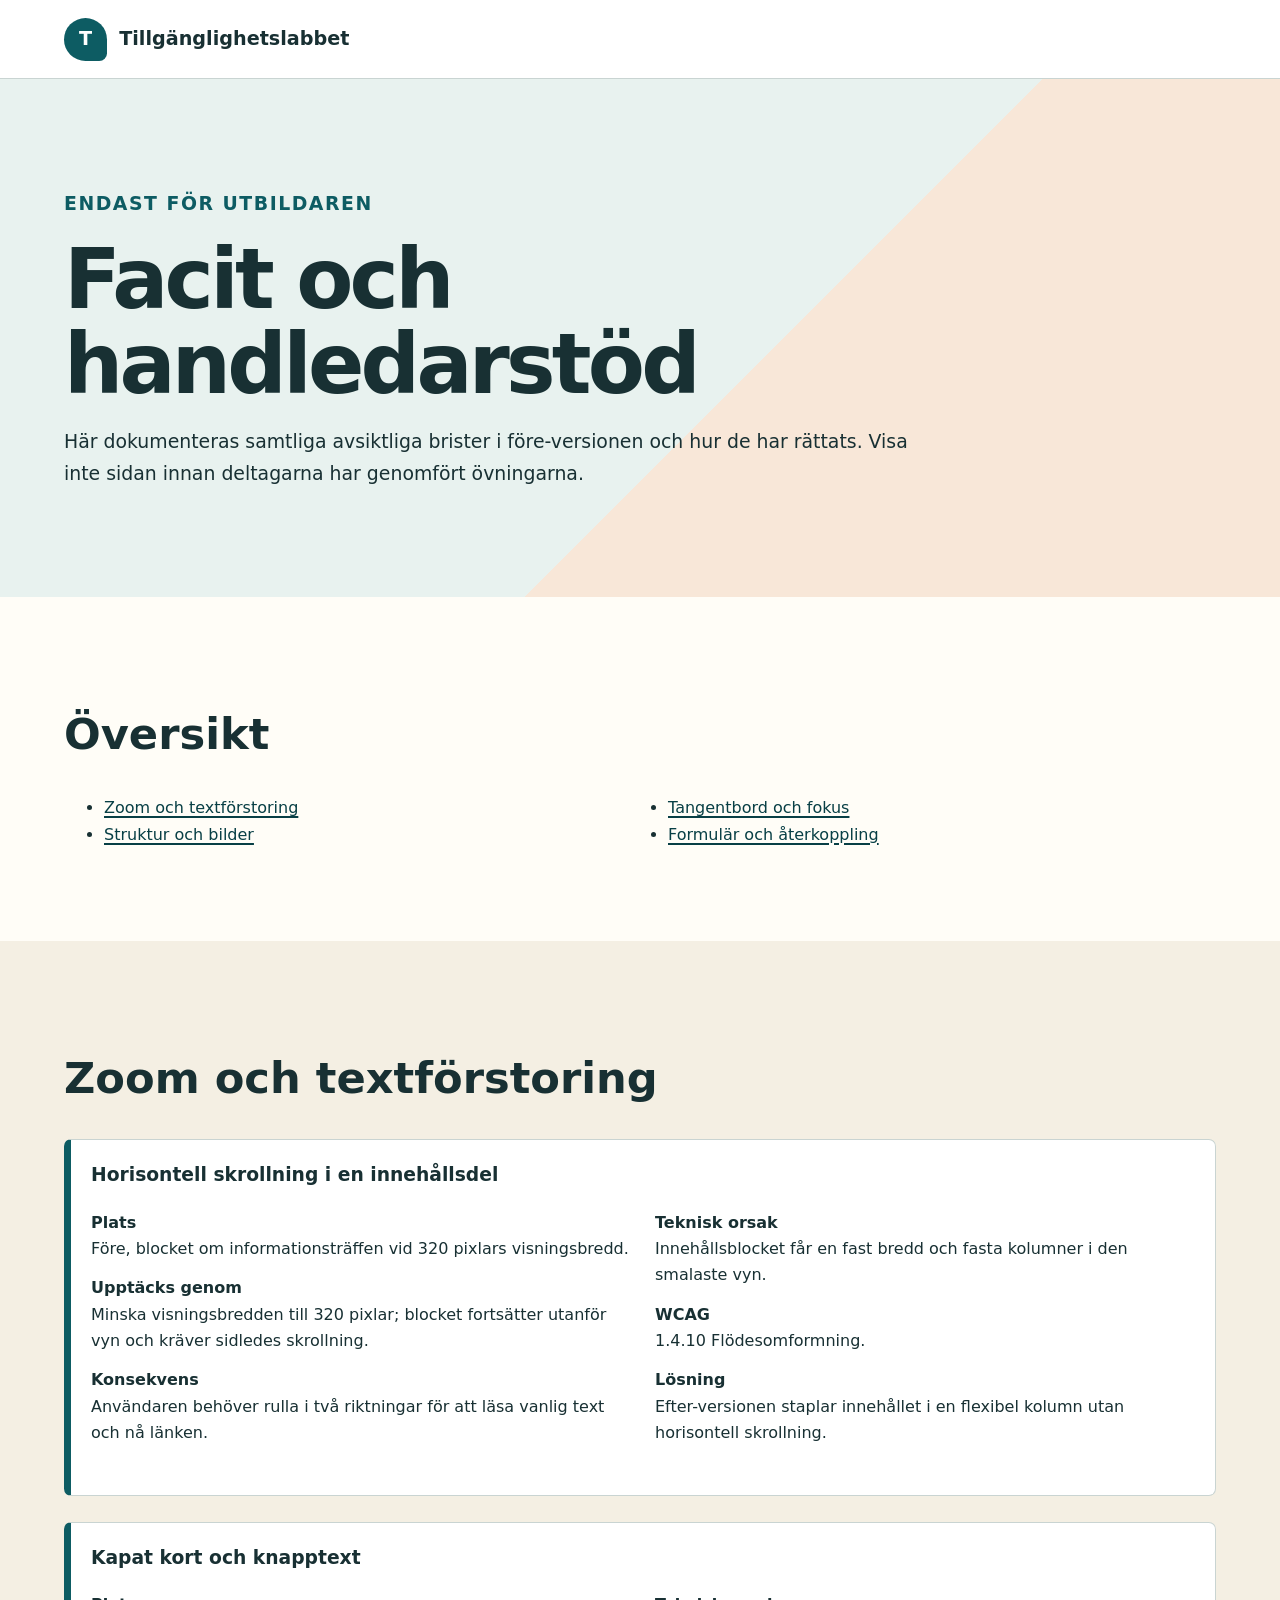
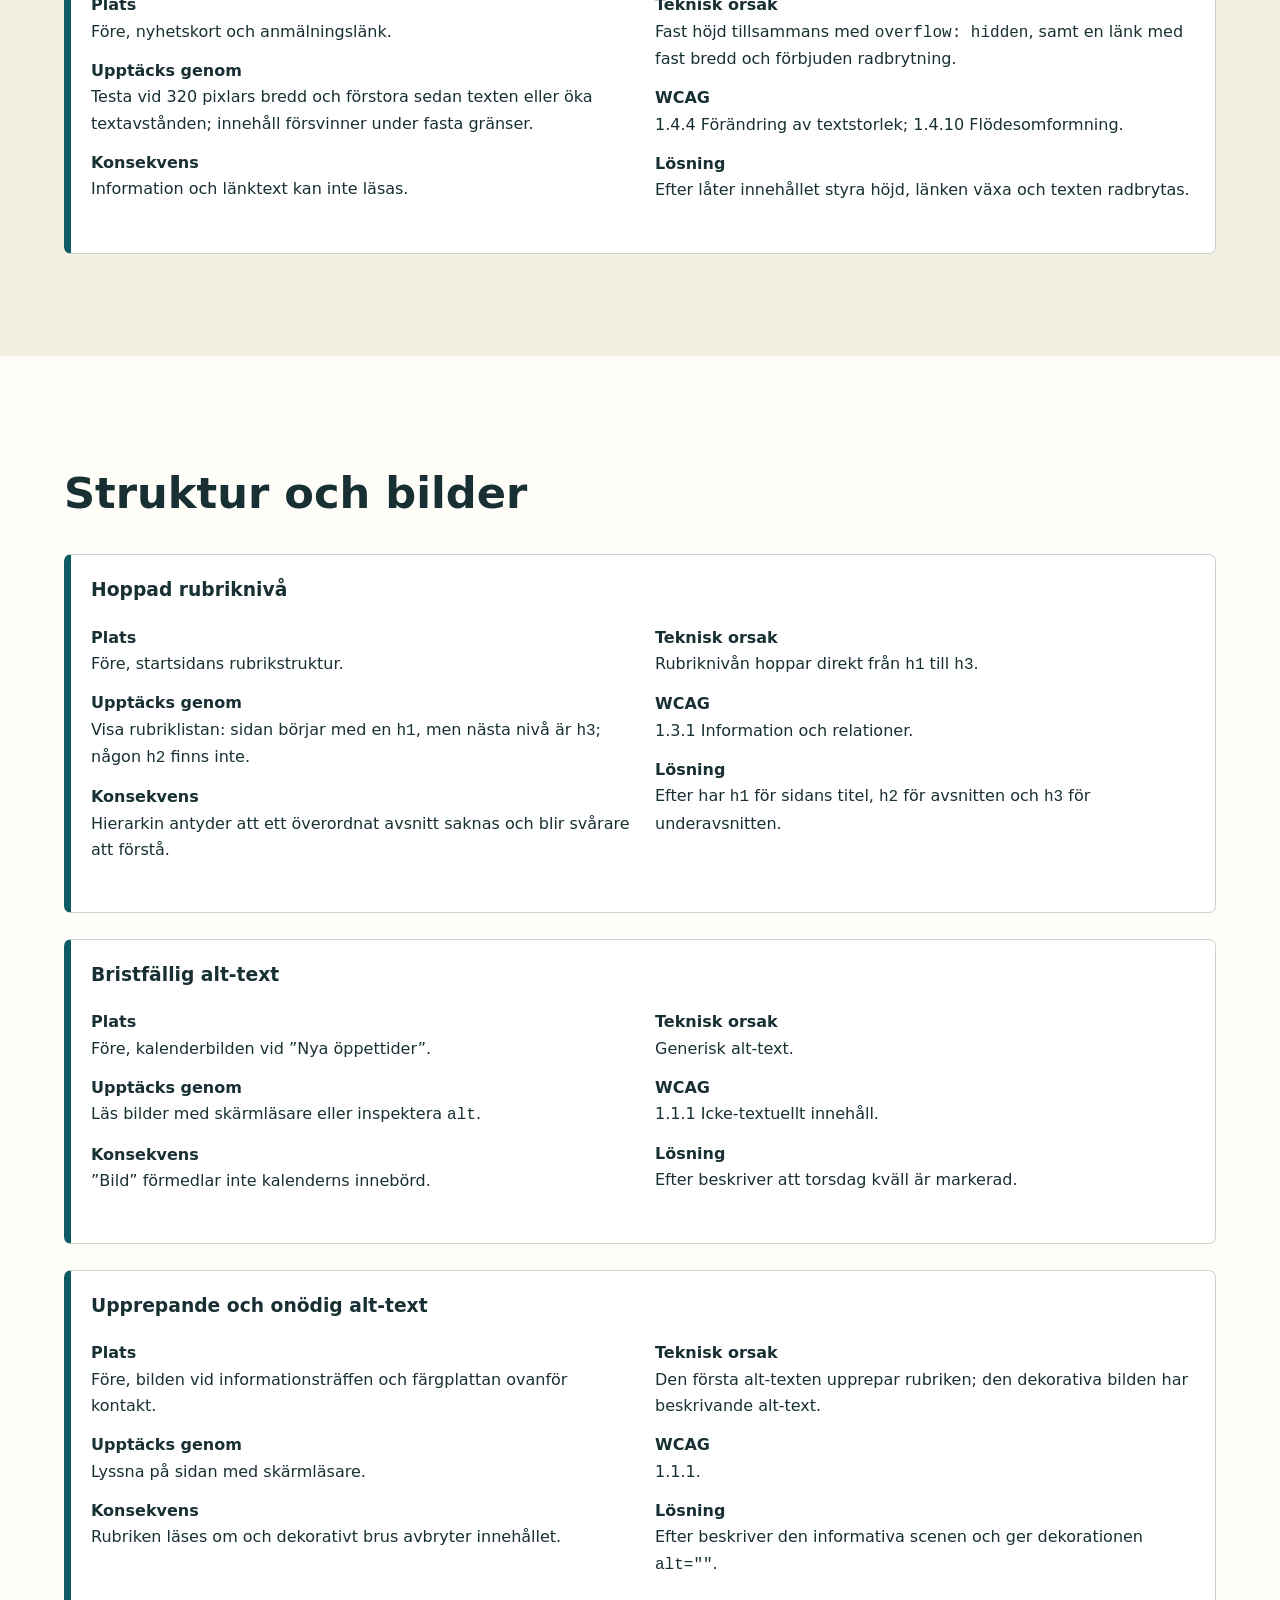
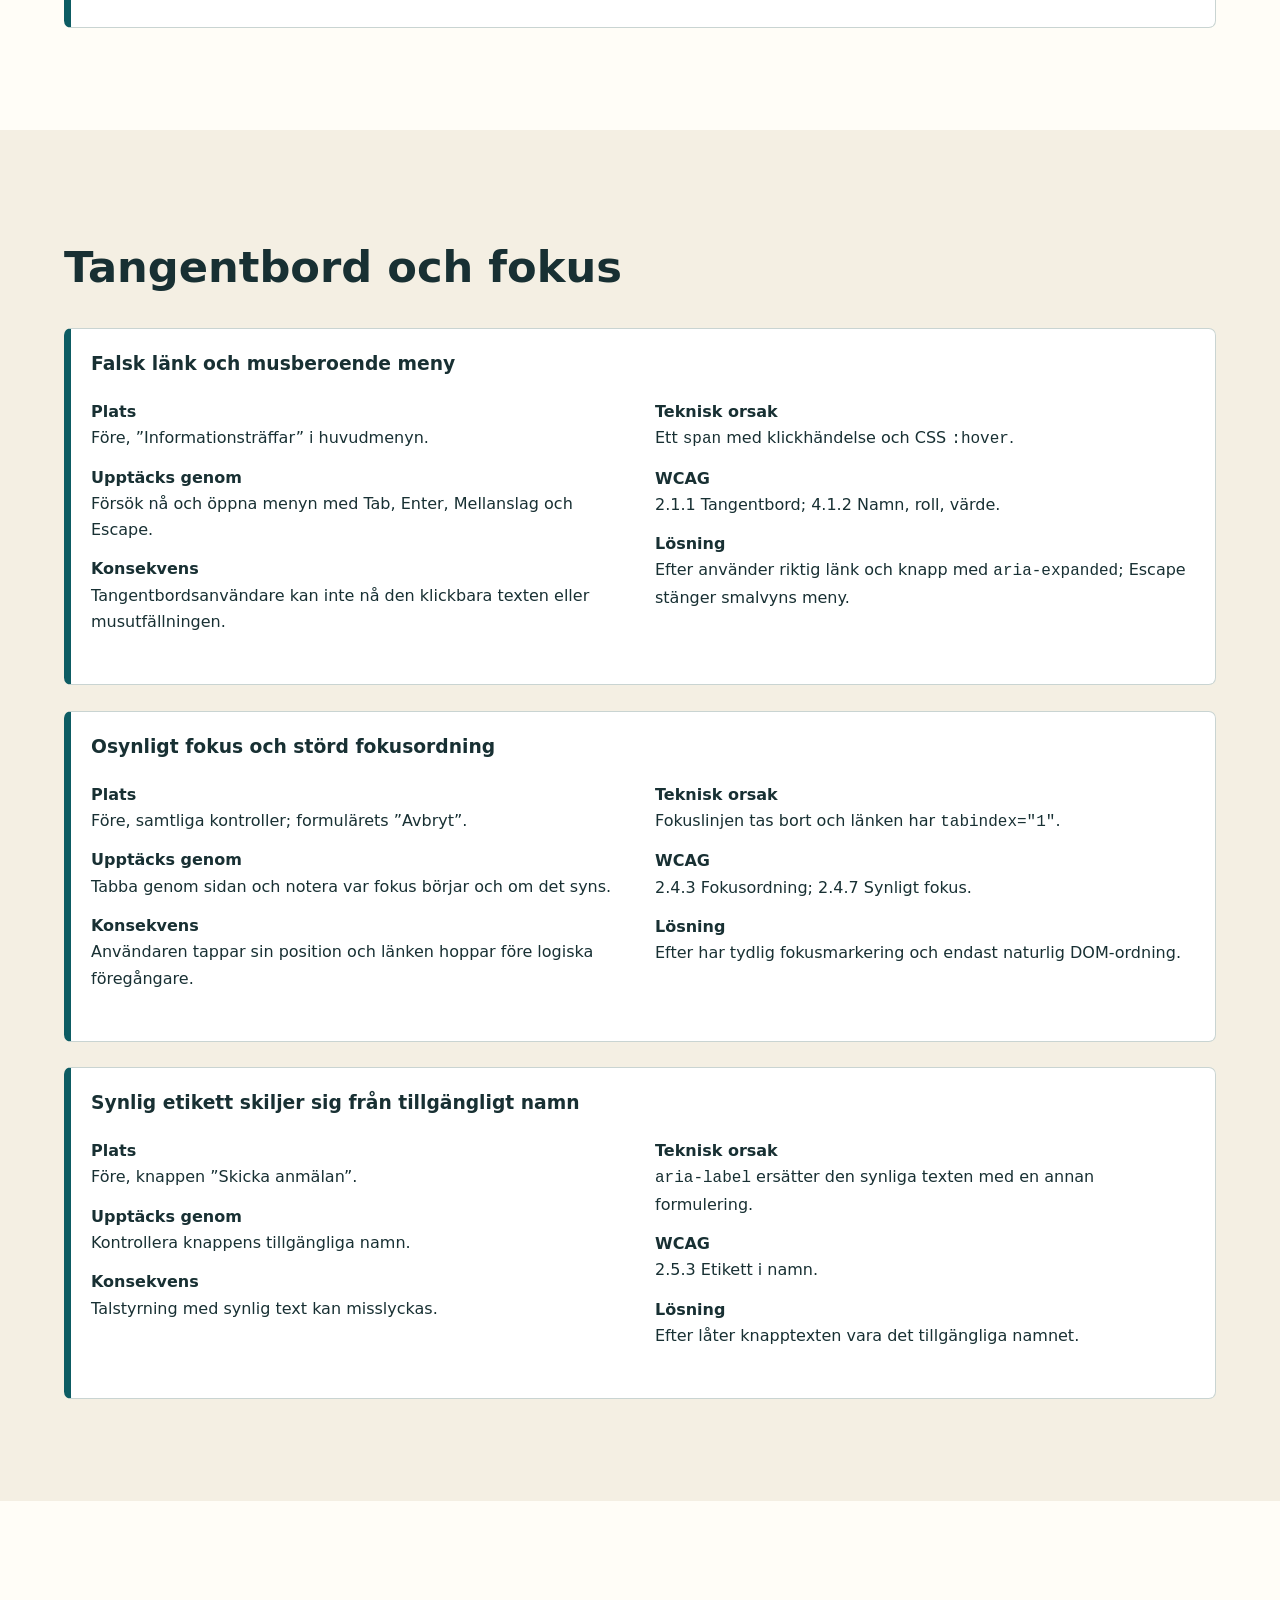
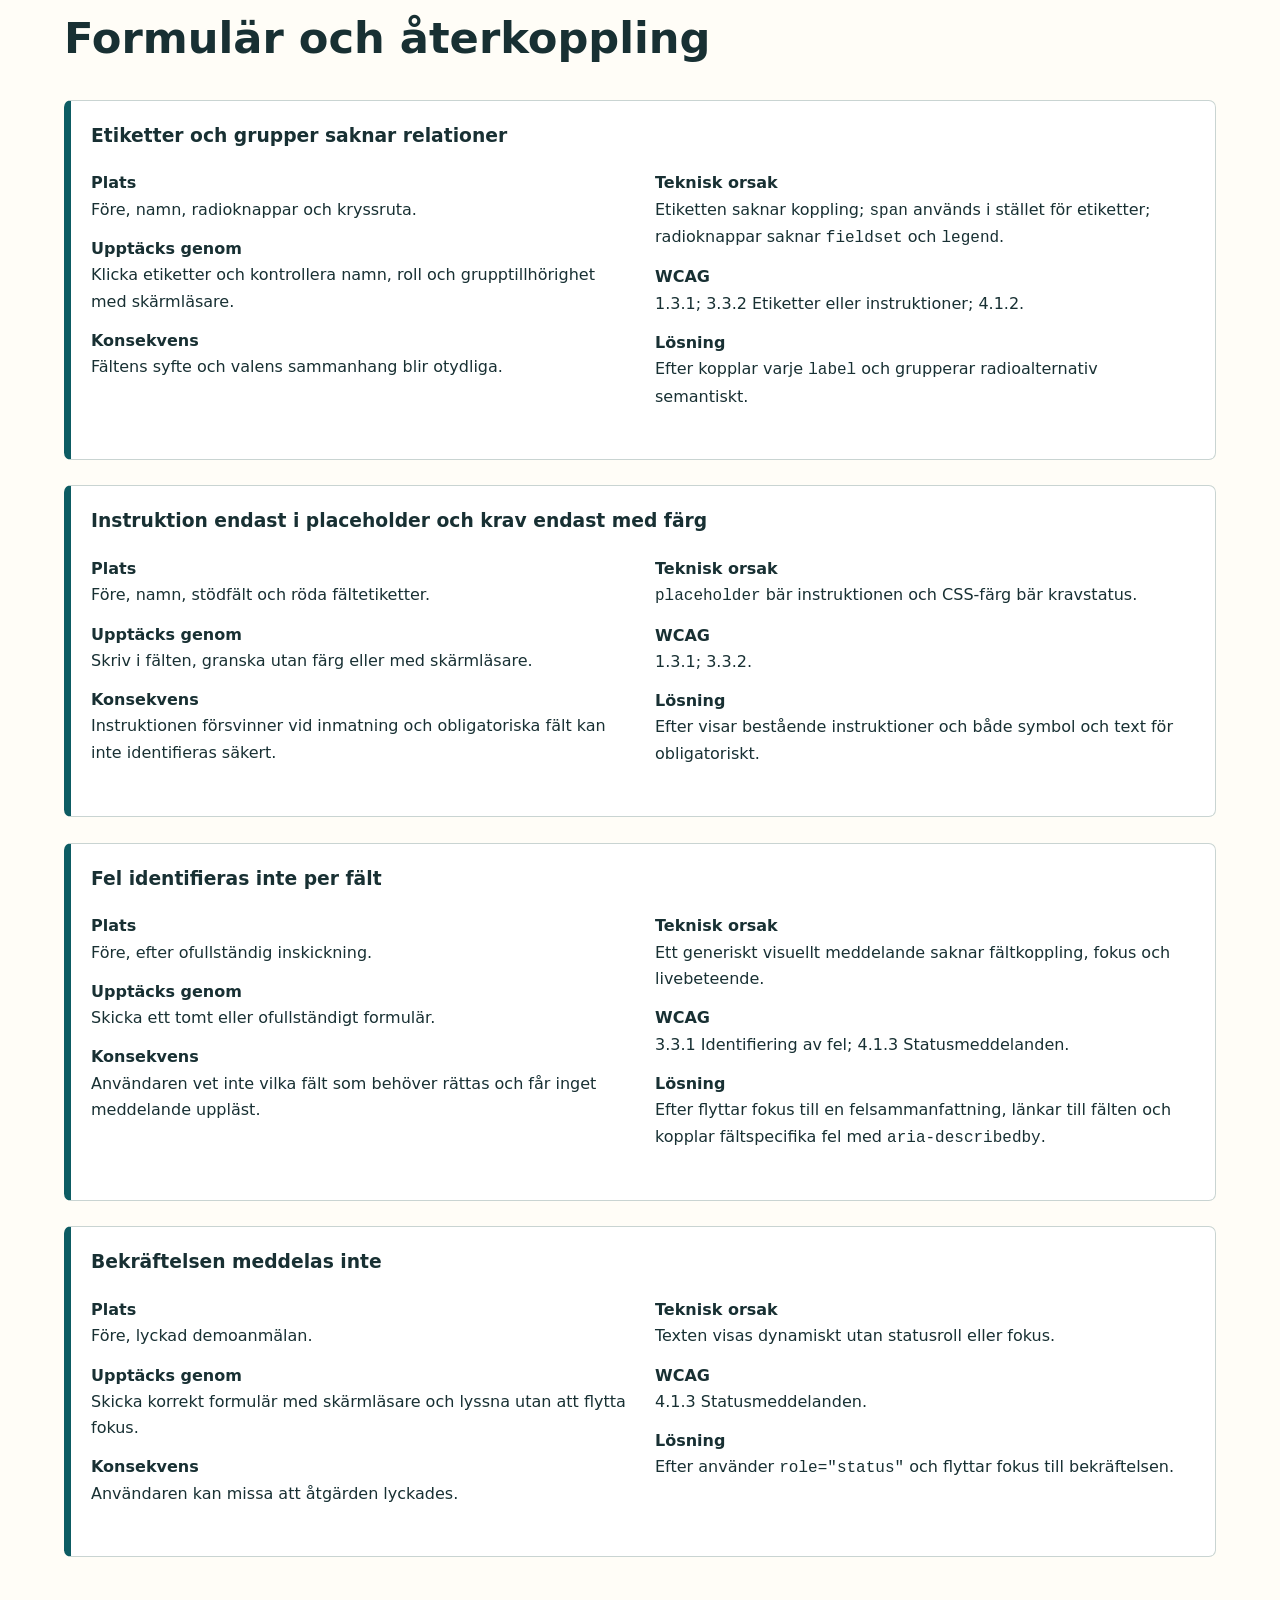
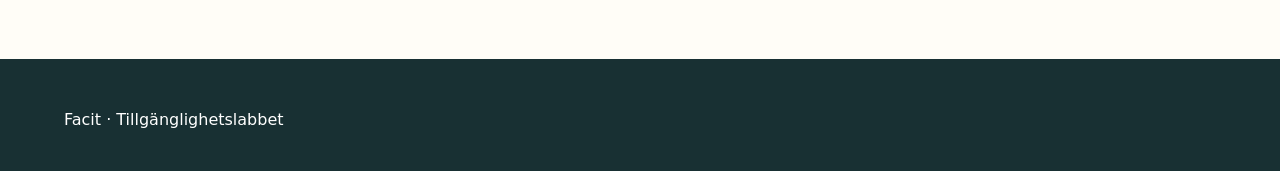
==== commit 940d546f: "Strengthen intentional accessibility failures" ====
--- a/facit.html
+++ b/facit.html
@@ -1,10 +1,10 @@
 <!doctype html><html lang="sv"><head><meta charset="utf-8"><meta name="viewport" content="width=device-width,initial-scale=1"><meta name="robots" content="noindex, nofollow"><title>Facit för utbildaren – Tillgänglighetslabbet</title><link rel="stylesheet" href="assets/styles.css"><style>.answer{margin:1rem 0 1.6rem;padding:1.25rem;border:1px solid var(--line);border-left:.45rem solid var(--teal);border-radius:.45rem;background:#fff}.answer h3{margin-top:0}.facts{display:grid;grid-template-columns:repeat(2,minmax(0,1fr));gap:.5rem 1.5rem}.facts dt{font-weight:800}.facts dd{margin:0 0 .8rem}.toc ul{columns:2}@media(max-width:42rem){.facts{grid-template-columns:1fr}.toc ul{columns:1}}</style></head><body><a class="skip" href="#main">Hoppa till huvudinnehållet</a><header class="site-header"><div class="wrap"><a class="brand" href="index.html"><span class="brand-mark" aria-hidden="true">T</span><span>Tillgänglighetslabbet</span></a></div></header><main id="main"><section class="hero"><div class="wrap"><p class="eyebrow">Endast för utbildaren</p><h1>Facit och handledarstöd</h1><p>Här dokumenteras samtliga avsiktliga brister i före-versionen och hur de har rättats. Visa inte sidan innan deltagarna har genomfört övningarna.</p></div></section><section class="section"><div class="wrap toc"><h2>Översikt</h2><ul><li><a href="#reflow">Zoom och textförstoring</a></li><li><a href="#structure">Struktur och bilder</a></li><li><a href="#keyboard">Tangentbord och fokus</a></li><li><a href="#forms">Formulär och återkoppling</a></li></ul></div></section><section class="section alt" id="reflow"><div class="wrap"><h2>Zoom och textförstoring</h2>
+<article class="answer"><h3>Horisontell skrollning i en innehållsdel</h3><dl class="facts"><div><dt>Plats</dt><dd>Före, blocket om informationsträffen vid 320 pixlars visningsbredd.</dd><dt>Upptäcks genom</dt><dd>Minska visningsbredden till 320 pixlar; blocket fortsätter utanför vyn och kräver sidledes skrollning.</dd><dt>Konsekvens</dt><dd>Användaren behöver rulla i två riktningar för att läsa vanlig text och nå länken.</dd></div><div><dt>Teknisk orsak</dt><dd>Innehållsblocket får en fast bredd och fasta kolumner i den smalaste vyn.</dd><dt>WCAG</dt><dd>1.4.10 Flödesomformning.</dd><dt>Lösning</dt><dd>Efter-versionen staplar innehållet i en flexibel kolumn utan horisontell skrollning.</dd></div></dl></article>
 
 
-<article class="answer"><h3>Kapat kort och knapptext</h3><dl class="facts"><div><dt>Plats</dt><dd>Före, nyhetskort och anmälningslänk.</dd><dt>Upptäcks genom</dt><dd>Förstora texten; innehåll försvinner under fasta höjder.</dd><dt>Konsekvens</dt><dd>Information och länktext kan inte läsas.</dd></div><div><dt>Teknisk orsak</dt><dd>Fast höjd tillsammans med <code>overflow: hidden</code>.</dd><dt>WCAG</dt><dd>1.4.4 Förändring av textstorlek.</dd><dt>Lösning</dt><dd>Efter låter innehållet styra höjd och knappen växa med sin text.</dd></div></dl></article></div></section>
+<article class="answer"><h3>Kapat kort och knapptext</h3><dl class="facts"><div><dt>Plats</dt><dd>Före, nyhetskort och anmälningslänk.</dd><dt>Upptäcks genom</dt><dd>Testa vid 320 pixlars bredd och förstora sedan texten eller öka textavstånden; innehåll försvinner under fasta gränser.</dd><dt>Konsekvens</dt><dd>Information och länktext kan inte läsas.</dd></div><div><dt>Teknisk orsak</dt><dd>Fast höjd tillsammans med <code>overflow: hidden</code>, samt en länk med fast bredd och förbjuden radbrytning.</dd><dt>WCAG</dt><dd>1.4.4 Förändring av textstorlek; 1.4.10 Flödesomformning.</dd><dt>Lösning</dt><dd>Efter låter innehållet styra höjd, länken växa och texten radbrytas.</dd></div></dl></article></div></section>
 <section class="section" id="structure"><div class="wrap"><h2>Struktur och bilder</h2>
-<article class="answer"><h3>Visuella rubriker saknar rubrikelement</h3><dl class="facts"><div><dt>Plats</dt><dd>Före, huvudrubrik, sektionsrubriker och kontakt.</dd><dt>Upptäcks genom</dt><dd>Navigera mellan rubriker med skärmläsare eller inspektera HTML.</dd><dt>Konsekvens</dt><dd>Sidans disposition blir svår att överblicka.</dd></div><div><dt>Teknisk orsak</dt><dd><code>div</code> och <code>span</code> har bara visuell rubrikstil.</dd><dt>WCAG</dt><dd>1.3.1 Information och relationer.</dd><dt>Lösning</dt><dd>Efter använder ett logiskt <code>h1</code>–<code>h3</code>-mönster.</dd></div></dl></article>
-<article class="answer"><h3>Hoppad rubriknivå</h3><dl class="facts"><div><dt>Plats</dt><dd>Före, nyhetskorten använder <code>h4</code> utan överordnad semantisk rubrik.</dd><dt>Upptäcks genom</dt><dd>Visa rubriklistan.</dd><dt>Konsekvens</dt><dd>Hierarkin antyder saknade avsnitt.</dd></div><div><dt>Teknisk orsak</dt><dd>Rubriknivå valdes efter utseende.</dd><dt>WCAG</dt><dd>1.3.1.</dd><dt>Lösning</dt><dd>Efter har <code>h2</code> för avsnittet och <code>h3</code> för korten.</dd></div></dl></article>
+<article class="answer"><h3>Hoppad rubriknivå</h3><dl class="facts"><div><dt>Plats</dt><dd>Före, startsidans rubrikstruktur.</dd><dt>Upptäcks genom</dt><dd>Visa rubriklistan: sidan börjar med en <code>h1</code>, men nästa nivå är <code>h3</code>; någon <code>h2</code> finns inte.</dd><dt>Konsekvens</dt><dd>Hierarkin antyder att ett överordnat avsnitt saknas och blir svårare att förstå.</dd></div><div><dt>Teknisk orsak</dt><dd>Rubriknivån hoppar direkt från <code>h1</code> till <code>h3</code>.</dd><dt>WCAG</dt><dd>1.3.1 Information och relationer.</dd><dt>Lösning</dt><dd>Efter har <code>h1</code> för sidans titel, <code>h2</code> för avsnitten och <code>h3</code> för underavsnitten.</dd></div></dl></article>
 <article class="answer"><h3>Bristfällig alt-text</h3><dl class="facts"><div><dt>Plats</dt><dd>Före, kalenderbilden vid ”Nya öppettider”.</dd><dt>Upptäcks genom</dt><dd>Läs bilder med skärmläsare eller inspektera <code>alt</code>.</dd><dt>Konsekvens</dt><dd>”Bild” förmedlar inte kalenderns innebörd.</dd></div><div><dt>Teknisk orsak</dt><dd>Generisk alt-text.</dd><dt>WCAG</dt><dd>1.1.1 Icke-textuellt innehåll.</dd><dt>Lösning</dt><dd>Efter beskriver att torsdag kväll är markerad.</dd></div></dl></article>
 <article class="answer"><h3>Upprepande och onödig alt-text</h3><dl class="facts"><div><dt>Plats</dt><dd>Före, bilden vid informationsträffen och färgplattan ovanför kontakt.</dd><dt>Upptäcks genom</dt><dd>Lyssna på sidan med skärmläsare.</dd><dt>Konsekvens</dt><dd>Rubriken läses om och dekorativt brus avbryter innehållet.</dd></div><div><dt>Teknisk orsak</dt><dd>Den första alt-texten upprepar rubriken; den dekorativa bilden har beskrivande alt-text.</dd><dt>WCAG</dt><dd>1.1.1.</dd><dt>Lösning</dt><dd>Efter beskriver den informativa scenen och ger dekorationen <code>alt=""</code>.</dd></div></dl></article></div></section>
 <section class="section alt" id="keyboard"><div class="wrap"><h2>Tangentbord och fokus</h2>
